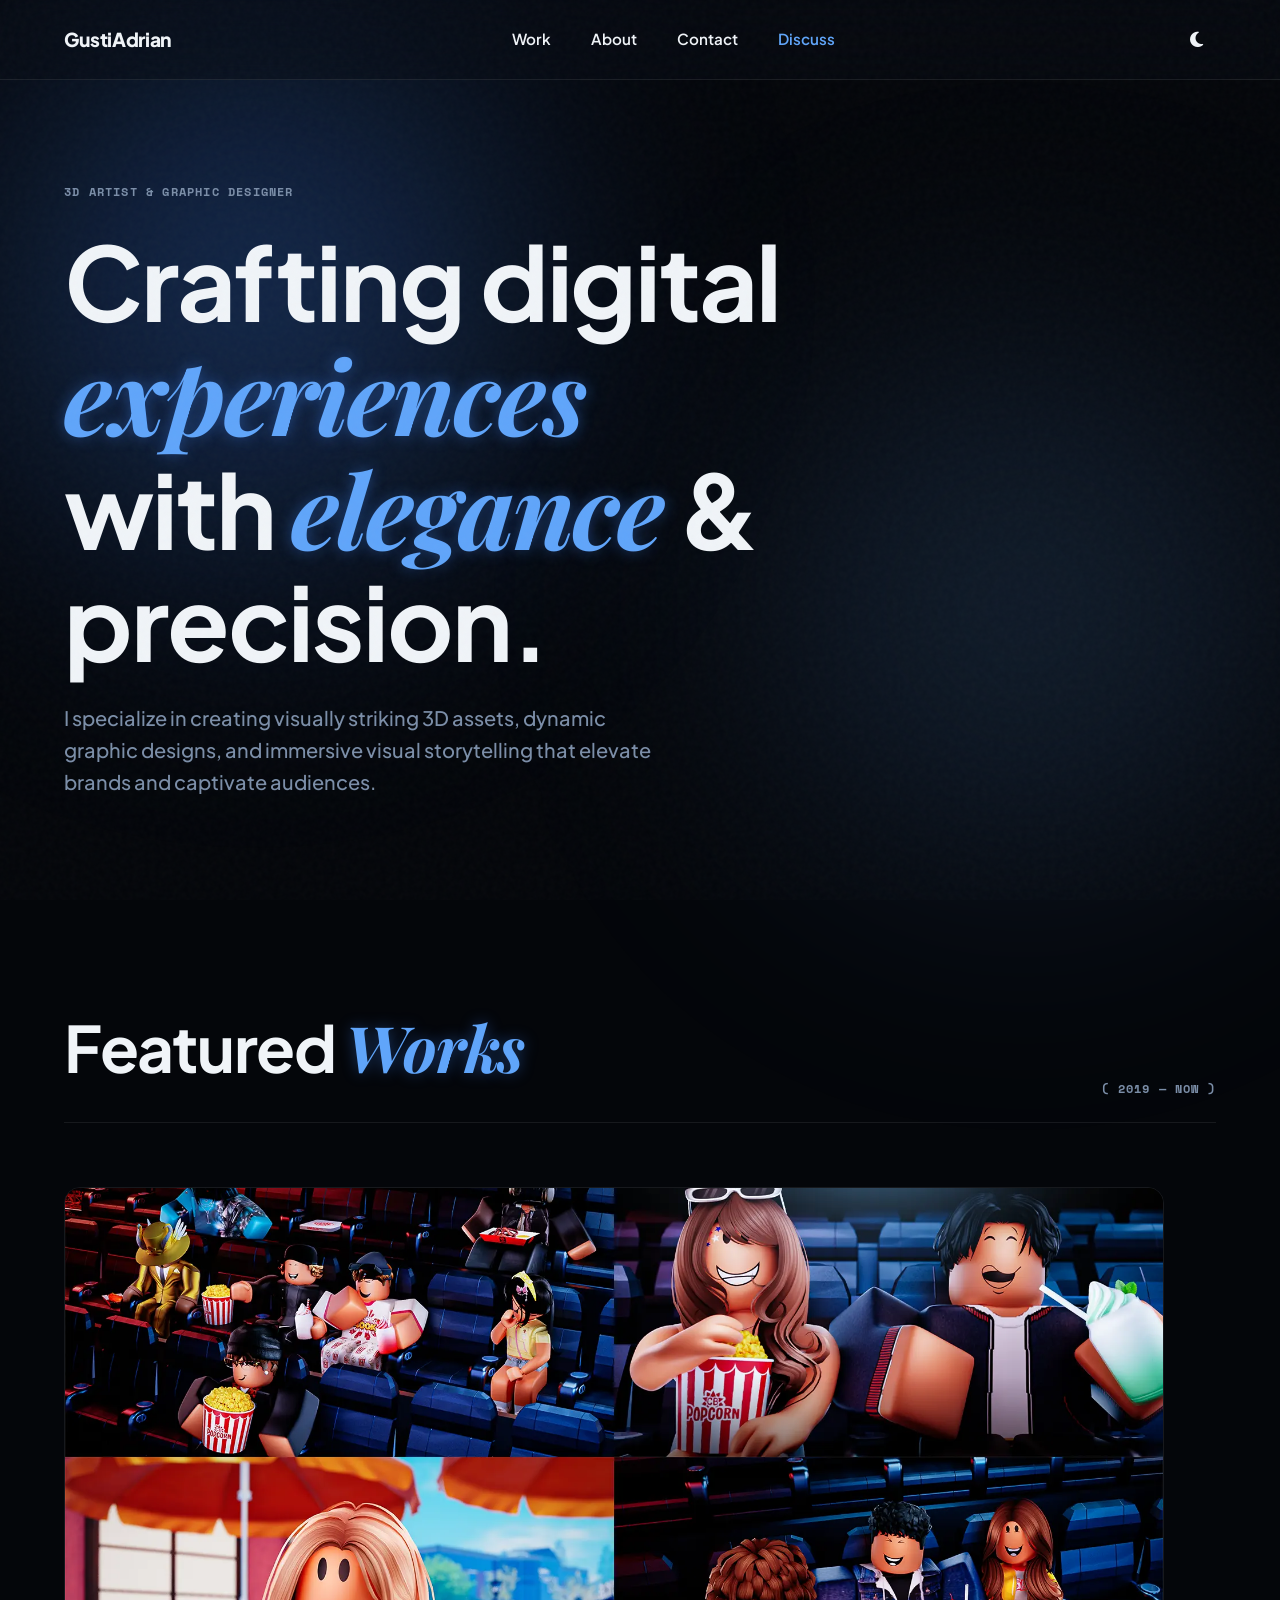
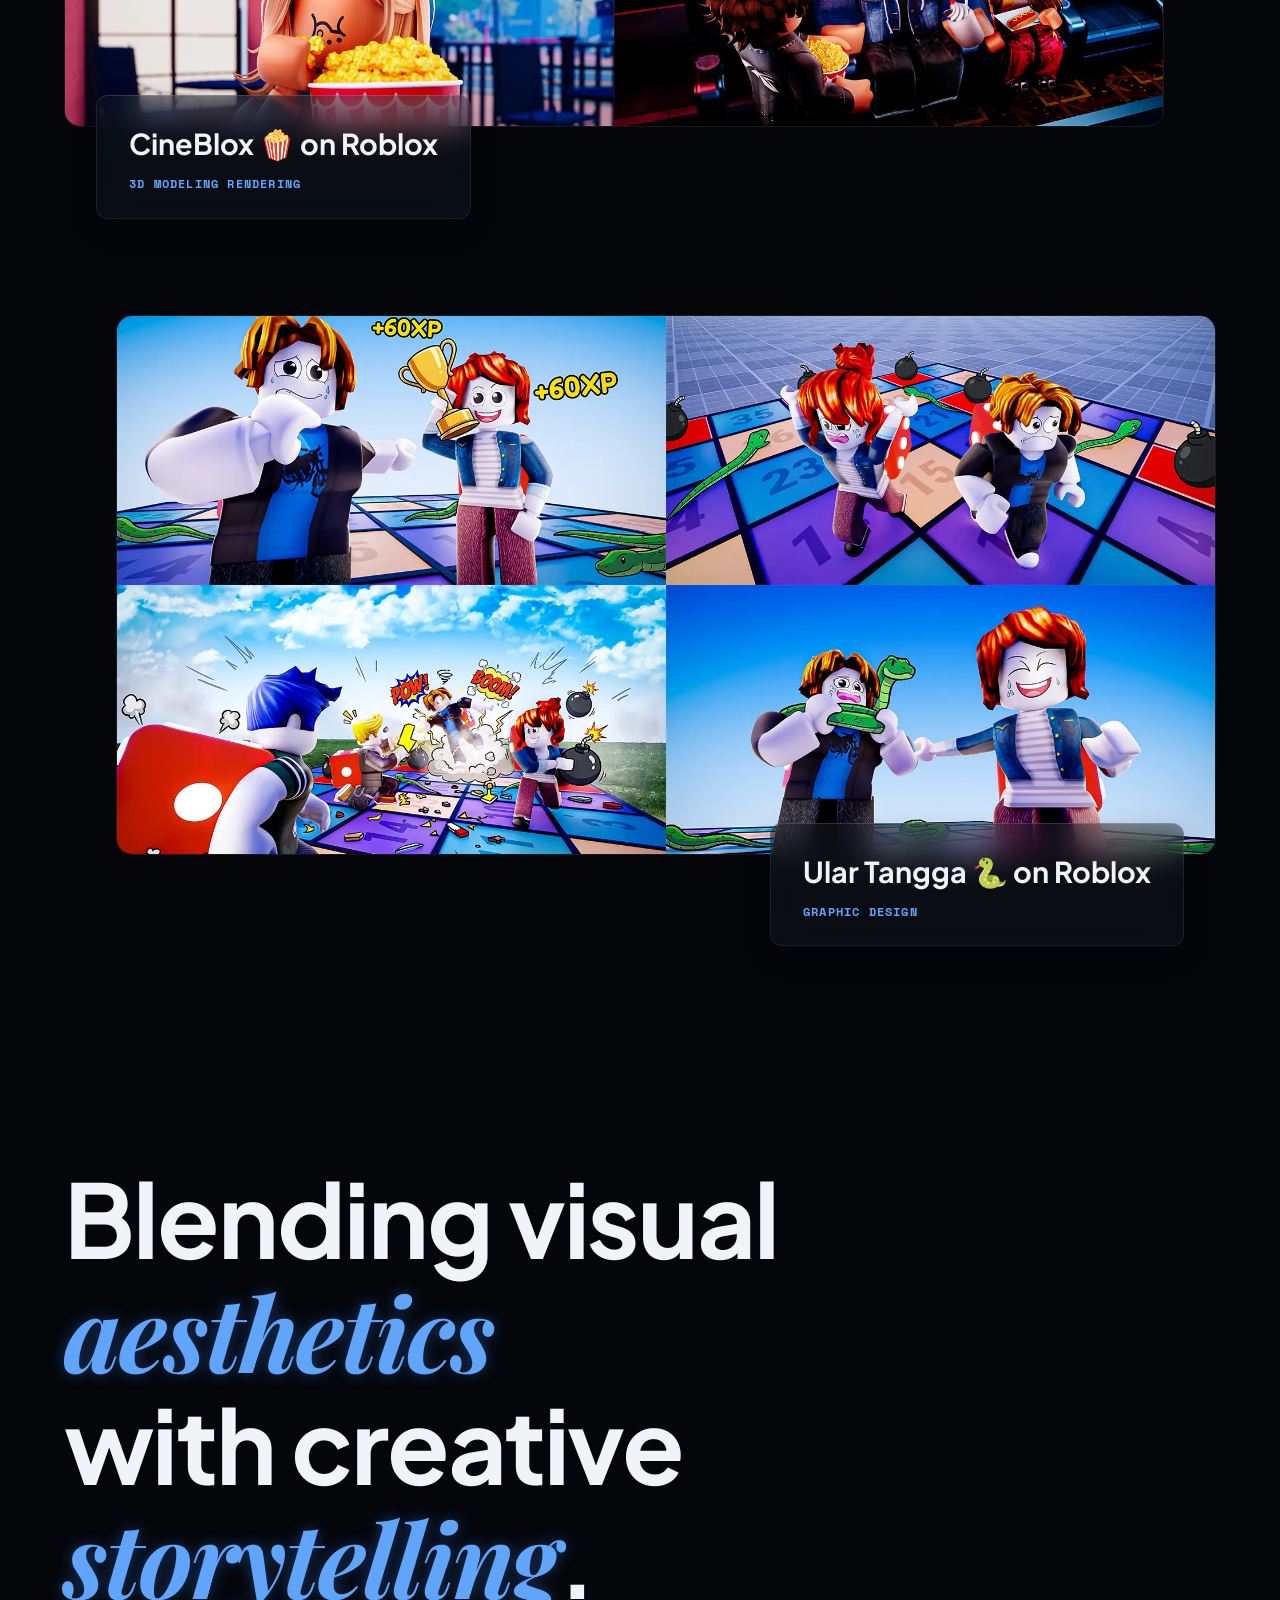
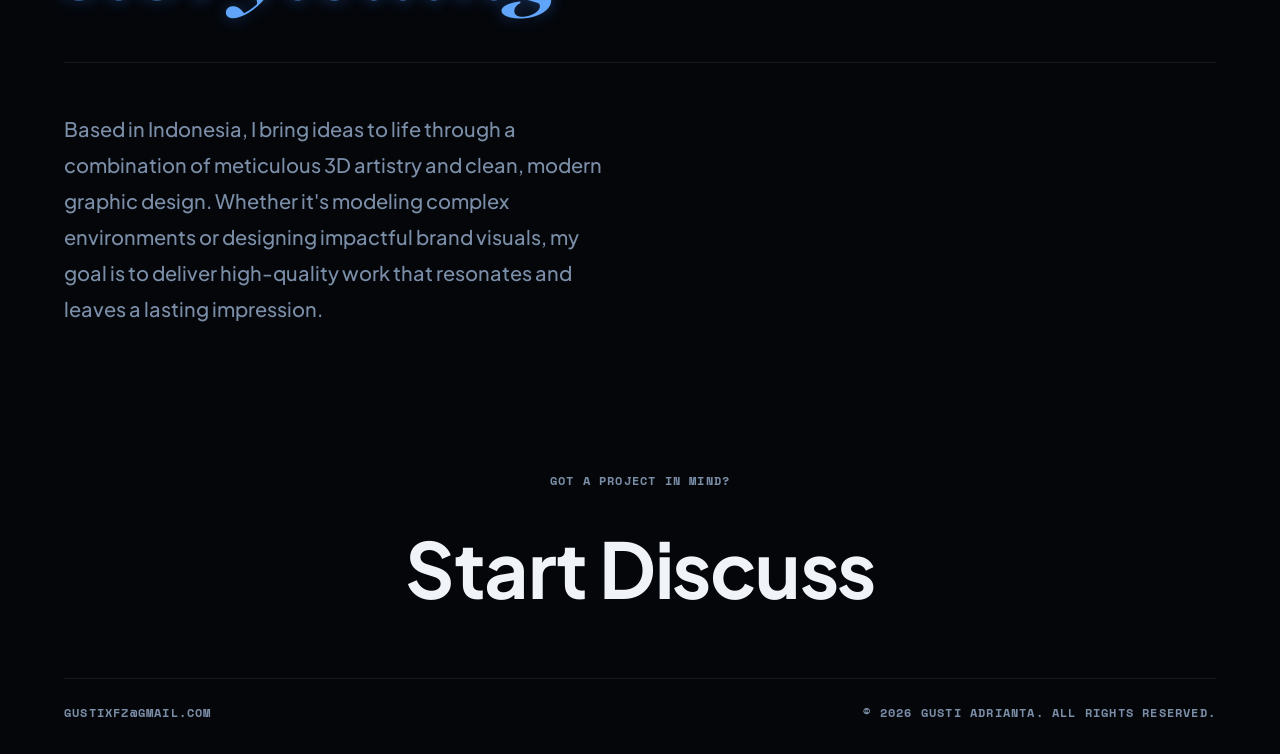
==== index.html @ b5db51e7 "Add files via upload" ====
<!DOCTYPE html>
<html lang="en" data-theme="dark">
<head>
    <meta charset="UTF-8">
    <meta name="viewport" content="width=device-width, initial-scale=1.0">
    <meta name="description" content="Portfolio of Gusti Adrianta, a passionate 3D Artist and Graphic Designer crafting immersive visual experiences.">
    <title>Gusti Adrianta</title>
    
    <link rel="preconnect" href="https://fonts.googleapis.com">
    <link rel="preconnect" href="https://fonts.gstatic.com" crossorigin>
    <link href="https://fonts.googleapis.com/css2?family=Playfair+Display:ital,wght@1,500;1,600;1,700&family=Plus+Jakarta+Sans:wght@400;500;600;700;800&family=Space+Mono:wght@400;700&display=swap" rel="stylesheet">
    <link rel="stylesheet" href="https://cdnjs.cloudflare.com/ajax/libs/font-awesome/6.5.1/css/all.min.css">
    
    <link rel="stylesheet" href="styles.css">
</head>
<body>
    <div class="page-transition"></div>
    <div class="noise-overlay"></div>

    <header class="navbar">
        <div class="nav-container">
            <a href="#hero" class="logo">GustiAdrian</a>
            
            <div class="nav-links">
                <a href="#work">Work</a>
                <a href="#about">About</a>
                <a href="#contact">Contact</a>
                <a href="discuss" class="discuss-link" style="color: var(--accent-blue-bright); font-weight: 600;">Discuss</a>
            </div>
            
            <button id="theme-toggle" class="theme-toggle" aria-label="Toggle Theme">
                <i class="fa-solid fa-moon" id="theme-icon"></i>
            </button>
        </div>
    </header>

    <main>
        <!-- Hero Section -->
        <section id="hero" class="hero-section">
            <div class="hero-content reveal">
                <p class="mono-subtitle">3D Artist & Graphic Designer</p>
                <h1 class="hero-title">
                    Crafting digital <em>experiences</em><br>
                    with <em>elegance</em> & precision.
                </h1>
                <p class="hero-desc">I specialize in creating visually striking 3D assets, dynamic graphic designs, and immersive visual storytelling that elevate brands and captivate audiences.</p>
            </div>
            <div class="hero-scroll-indicator mono-subtitle reveal">
                <span>SCROLL TO EXPLORE</span>
                <div class="line"></div>
            </div>
        </section>

        <!-- Selected Work -->
        <section id="work" class="work-section">
            <div class="section-header reveal">
                <h2 class="section-title">Featured <em>Works</em></h2>
                <p class="mono-subtitle">( 2019 — now )</p>
            </div>

            <div class="work-container">
                <article class="work-item reveal">
                    <div class="work-image-wrapper">
                        <div class="work-image parallax-img" style="background-image: url(/images/CineBlox.webp); background-size: cover; background-position: center;">
                        </div>
                    </div>
                    <div class="work-meta">
                        <h3><a href="https://www.roblox.com/games/5797596824/CineBlox" rel="noopener noreferrer" target="_blank" class="game-title">CineBlox 🍿 on Roblox</a></h3>
                        <div class="work-tags mono-subtitle">
                            <span>3D MODELING RENDERING</span>
                        </div>
                    </div>
                </article>

                <article class="work-item reveal right-align">
                    <div class="work-image-wrapper">
                        <div class="work-image parallax-img" style="background-image: url(/images/UlarTangga.webp); background-size: cover; background-position: center;">
                        </div>
                    </div>
                    <div class="work-meta">
                        <h3><a href="https://www.roblox.com/games/81453219122878/Ular-Tangga" rel="noopener noreferrer" target="_blank" class="game-title">Ular Tangga 🐍 on Roblox</a></h3>
                        <div class="work-tags mono-subtitle">
                            <span>GRAPHIC DESIGN</span>
                        </div>
                    </div>
                </article>
            </div>
        </section>

        <!-- About Section -->
        <section id="about" class="about-section">
            <div class="about-content reveal">
                <h2 class="hero-title">
                    Blending visual <em>aesthetics</em><br>
                    with creative <em>storytelling</em>.
                </h2>
                <div class="about-grid">
                    <p class="about-text">Based in Indonesia, I bring ideas to life through a combination of meticulous 3D artistry and clean, modern graphic design. Whether it's modeling complex environments or designing impactful brand visuals, my goal is to deliver high-quality work that resonates and leaves a lasting impression.</p>
                </div>
            </div>
        </section>
    </main>

    <!-- Footer -->
    <footer id="contact" class="footer-section reveal">
        <p class="mono-subtitle">GOT A PROJECT IN MIND?</p>
        <a href="discuss.html" class="big-email">Start Discuss</a>
        
        <div class="footer-bottom">
            <div class="socials mono-subtitle">
                <a href="mailto:gustixfz@gmail.com" rel="noopener noreferrer">gustixfz@gmail.com</a>
            </div>
            <span class="mono-subtitle">&copy; 2026 GUSTI ADRIANTA. ALL RIGHTS RESERVED.</span>
        </div>
    </footer>

    <script src="script.js"></script>
    <script src="favicon.js"></script>
</body>
</html>
---- styles.css ----
/* =========================================
   1. VARIABLES & THEMING
========================================= */
:root {
    --bg-color: #04060a; 
    --text-color: #f0f4f8;
    --text-muted: #7b8ea8;
    --accent-blue: #3b82f6; 
    --accent-blue-bright: #60a5fa;
    --accent-glow: rgba(59, 130, 246, 0.4);
    
    --glass-bg: rgba(20, 25, 35, 0.4);
    --glass-border: rgba(255, 255, 255, 0.08);
    --glass-highlight: rgba(255, 255, 255, 0.15);
}

[data-theme="light"] {
    --bg-color: #f8fafc;
    --text-color: #0f172a;
    --text-muted: #64748b;
    --accent-blue: #2563eb;
    --accent-blue-bright: #1d4ed8;
    --accent-glow: rgba(37, 99, 235, 0.2);
    --glass-bg: rgba(255, 255, 255, 0.7);
    --glass-border: rgba(0, 0, 0, 0.1);
    --glass-highlight: rgba(255, 255, 255, 1);
}

[data-theme="light"] .navbar { background: rgba(248, 250, 252, 0.65); }
[data-theme="light"] .form-control {
    background: rgba(255, 255, 255, 0.6);
    border: 1px solid rgba(0, 0, 0, 0.15);
    color: var(--text-color);
}
[data-theme="light"] .form-control:focus {
    background: #ffffff;
    border-color: var(--accent-blue);
    box-shadow: 0 0 15px rgba(37, 99, 235, 0.15);
}

/* =========================================
   2. RESET, BASE & LAYOUT (FIXED FOOTER)
========================================= */
* { margin: 0; padding: 0; box-sizing: border-box; }

html { scroll-behavior: smooth; background-color: var(--bg-color); }

body {
    font-family: 'Plus Jakarta Sans', sans-serif;
    font-weight: 500;
    background-color: var(--bg-color);
    color: var(--text-color);
    line-height: 1.6;
    overflow-x: hidden;
    position: relative;
    /* Flexbox untuk mendorong footer ke bawah */
    display: flex;
    flex-direction: column;
    min-height: 100vh;
    transition: background-color 0.6s ease, color 0.6s ease;
    
    /* Hanya efek Fade (Tanpa Transform) agar Position Fixed Header tidak rusak */
    animation: pageEnter 0.5s ease-out forwards;
    opacity: 0;
}

main {
    flex: 1 0 auto; /* Mendorong konten utama agar memenuhi layar */
    width: 100%;
}

body.page-exit { opacity: 0; transition: opacity 0.4s ease; }
@keyframes pageEnter { from { opacity: 0; } to { opacity: 1; } }

a, button, .magnetic-btn { cursor: pointer; }
a { text-decoration: none; color: inherit; }

/* Ambient & Noise */
body::before, body::after {
    content: ''; position: fixed; width: clamp(400px, 60vw, 800px); height: clamp(400px, 60vw, 800px);
    border-radius: 50%; background: radial-gradient(circle, var(--accent-glow) 0%, transparent 70%);
    filter: blur(120px); z-index: -1; pointer-events: none;
}
body::before { top: -10%; left: -10%; }
body::after { bottom: -10%; right: -10%; background: radial-gradient(circle, rgba(96, 165, 250, 0.2) 0%, transparent 70%); }

.noise-overlay {
    position: fixed; top: 0; left: 0; width: 100vw; height: 100vh; pointer-events: none; z-index: 9999;
    opacity: 0.03; background-image: url('data:image/svg+xml;utf8,%3Csvg viewBox="0 0 200 200" xmlns="http://www.w3.org/2000/svg"%3E%3Cfilter id="noiseFilter"%3E%3CfeTurbulence type="fractalNoise" baseFrequency="0.8" numOctaves="3" stitchTiles="stitch"/%3E%3C/filter%3E%3Crect width="100%25" height="100%25" filter="url(%23noiseFilter)"/%3E%3C/svg%3E');
}

.mono-subtitle { font-family: 'Space Mono', monospace; font-weight: 700; font-size: 0.75rem; letter-spacing: 0.1em; color: var(--text-muted); text-transform: uppercase; }
em { font-family: 'Playfair Display', serif; font-style: italic; font-weight: 700; color: var(--accent-blue-bright); text-shadow: 0 0 15px var(--accent-glow); }

/* =========================================
   3. HEADER / NAVBAR
========================================= */
.navbar {
    position: fixed; /* Header akan selalu ikut saat scroll */
    top: 0; left: 0; right: 0; width: 100%; height: 80px; z-index: 9000;
    display: flex; align-items: center; background: rgba(9, 14, 23, 0.45); 
    backdrop-filter: blur(24px); -webkit-backdrop-filter: blur(24px);
    border-bottom: 1px solid var(--glass-border); transition: background-color 0.4s ease, border-color 0.4s ease;
}

.nav-container { display: flex; justify-content: space-between; align-items: center; width: 100%; max-width: 1600px; margin: 0 auto; padding: 0 5vw; }
.logo { font-size: 1.2rem; font-weight: 800; letter-spacing: -0.02em; color: var(--text-color); transition: color 0.3s; }
.logo:hover { color: var(--accent-blue-bright); }
.nav-links { display: flex; gap: 2.5rem; align-items: center; }
.nav-links a { font-size: 0.95rem; font-weight: 600; transition: color 0.3s ease; }
.nav-links a:hover { color: var(--accent-blue-bright); }
.theme-toggle { background: none; border: none; color: inherit; font-size: 1.1rem; font-weight: 600; transition: color 0.3s; display: flex; align-items: center; justify-content: center; width: 40px; height: 40px; border-radius: 50%; }
.theme-toggle:hover { color: var(--accent-blue-bright); background: var(--glass-highlight); }

section, .footer-section { max-width: 1600px; margin: 0 auto; padding: 0 5vw; }

/* =========================================
   4. HERO & SECTIONS
========================================= */
.hero-section { min-height: 100vh; display: flex; flex-direction: column; justify-content: center; position: relative; padding-top: 80px; }
.hero-title { font-size: clamp(2.5rem, 8vw, 7rem); font-weight: 700; line-height: 1.1; letter-spacing: -0.02em; margin: 1.5rem 0; }
.hero-desc { font-size: clamp(1rem, 2vw, 1.25rem); color: var(--text-muted); max-width: 600px; }
.hero-scroll-indicator { position: absolute; bottom: 3rem; left: 5vw; display: flex; align-items: center; gap: 1rem; color: var(--accent-blue); }
.hero-scroll-indicator .line { width: 50px; height: 1px; background-color: var(--accent-blue); box-shadow: 0 0 10px var(--accent-glow); }

.work-section { padding-top: 6rem; padding-bottom: 6rem; }
.section-header { display: flex; flex-wrap: wrap; justify-content: space-between; align-items: flex-end; margin-bottom: 4rem; border-bottom: 1px solid var(--glass-border); padding-bottom: 1.5rem; gap: 1rem; }
.section-title { font-size: clamp(2rem, 5vw, 4rem); font-weight: 700; letter-spacing: -0.02em; }
.work-container { display: flex; flex-direction: column; gap: 6rem; }
.work-item { width: 100%; max-width: 1100px; }
.work-item.right-align { align-self: flex-end; }
.work-image-wrapper { width: 100%; height: 60vh; min-height: 300px; overflow: hidden; border-radius: 16px; border: 1px solid var(--glass-border); margin-bottom: -2rem; position: relative; z-index: 1; }
.work-image { width: 100%; height: 100%; display: flex; align-items: center; justify-content: center; background: linear-gradient(45deg, #090e17, #151e2e); transition: transform 0.6s cubic-bezier(0.16, 1, 0.3, 1); }
.game-title { font-size: clamp(1.2rem, 3vw, 1.8rem); font-weight: 700; margin-bottom: 0.5rem; color: var(--text-color); transition: color 0.3s, text-shadow 0.3s; }
.game-title:hover { color: var(--accent-blue-bright); text-shadow: 0 0 15px var(--accent-glow); }
.work-image-wrapper:hover .work-image { transform: scale(1.05); }
.work-meta { position: relative; z-index: 2; margin-left: 2rem; width: max-content; max-width: 90%; padding: 1.5rem 2rem; background: var(--glass-bg); backdrop-filter: blur(16px); -webkit-backdrop-filter: blur(16px); border: 1px solid var(--glass-border); border-top: 1px solid var(--glass-highlight); border-radius: 12px; box-shadow: 0 10px 30px rgba(0,0,0,0.2); }
.work-item.right-align .work-meta { margin-left: auto; margin-right: 2rem; }
.work-meta h3 { font-size: clamp(1.2rem, 3vw, 1.8rem); font-weight: 700; margin-bottom: 0.5rem; }
.work-tags { display: flex; flex-wrap: wrap; gap: 1rem; color: var(--accent-blue-bright); }

.about-section { padding-top: 6rem; padding-bottom: 6rem; }
.about-content h2 { margin-bottom: 3rem; }
.about-grid { display: grid; grid-template-columns: 1fr 1fr; gap: 4rem; align-items: center; border-top: 1px solid var(--glass-border); padding-top: 3rem; }
.about-text { font-size: clamp(1rem, 2vw, 1.25rem); color: var(--text-muted); font-weight: 500; line-height: 1.8; }

/* =========================================
   5. INQUIRY PAGE
========================================= */
.inquiry-section { padding-top: 140px; padding-bottom: 4rem; }
.inquiry-header { margin-bottom: 3rem; }
.inquiry-grid { display: grid; grid-template-columns: 1fr 1.5fr; gap: 4rem; align-items: start; }
.glass-form-container { background: var(--glass-bg); backdrop-filter: blur(16px); -webkit-backdrop-filter: blur(16px); border: 1px solid var(--glass-border); border-top: 1px solid var(--glass-highlight); border-radius: 20px; padding: 2.5rem; box-shadow: 0 15px 35px rgba(0,0,0,0.2); }
.form-group { margin-bottom: 1.5rem; }
.flex-group { display: flex; gap: 1.5rem; }
.form-subgroup { flex: 1; }
.form-label { display: block; margin-bottom: 0.5rem; font-weight: 600; font-size: 0.95rem; color: var(--text-color); }
.form-control { width: 100%; padding: 1rem 1.2rem; background: rgba(0, 0, 0, 0.2); border: 1px solid var(--glass-border); border-radius: 12px; color: var(--text-color); font-family: 'Plus Jakarta Sans', sans-serif; font-size: 1rem; transition: all 0.3s ease; }
.form-control::placeholder { color: var(--text-muted); opacity: 0.7; }
.form-control:focus { outline: none; border-color: var(--accent-blue-bright); background: rgba(0, 0, 0, 0.4); box-shadow: 0 0 15px rgba(59, 130, 246, 0.3); }
select.form-control { appearance: none; background-image: url("data:image/svg+xml;charset=US-ASCII,%3Csvg%20xmlns%3D%22http%3A%2F%2Fwww.w3.org%2F2000%2Fsvg%22%20width%3D%22292.4%22%20height%3D%22292.4%22%3E%3Cpath%20fill%3D%22%237b8ea8%22%20d%3D%22M287%2069.4a17.6%2017.6%200%200%200-13-5.4H18.4c-5%200-9.3%201.8-12.9%205.4A17.6%2017.6%200%200%200%200%2082.2c0%205%201.8%209.3%205.4%2012.9l128%20127.9c3.6%203.6%207.8%205.4%2012.8%205.4s9.2-1.8%2012.8-5.4L287%2095c3.5-3.5%205.4-7.8%205.4-12.8%200-5-1.9-9.2-5.5-12.8z%22%2F%3E%3C%2Fsvg%3E"); background-repeat: no-repeat; background-position: right 1rem top 50%; background-size: 0.65rem auto; }
select.form-control option { background: var(--bg-color); color: var(--text-color); }
.submit-btn { width: 100%; padding: 1.2rem; margin-top: 1rem; background: linear-gradient(135deg, var(--accent-blue), var(--accent-blue-bright)); border: none; border-radius: 12px; color: #fff; font-family: 'Plus Jakarta Sans', sans-serif; font-size: 1.1rem; font-weight: 700; cursor: pointer; transition: transform 0.3s, box-shadow 0.3s; box-shadow: 0 10px 20px var(--accent-glow); }
.submit-btn:hover { transform: translateY(-3px); box-shadow: 0 15px 30px rgba(59, 130, 246, 0.6); }
.form-status { margin-top: 1rem; text-align: center; }
.status-success { color: #10b981; }
.status-error { color: #ef4444; }

.direct-contact { padding-top: 0.5rem; }
.contact-title { font-size: 1.8rem; font-weight: 700; margin-bottom: 0.5rem; }
.contact-desc { color: var(--text-muted); margin-bottom: 2rem; }
.social-cards { display: flex; flex-direction: column; gap: 1rem; }
.social-card { display: flex; align-items: center; gap: 1.25rem; padding: 1rem 1.25rem; background: rgba(255, 255, 255, 0.03); border: 1px solid var(--glass-border); border-radius: 14px; transition: all 0.3s cubic-bezier(0.16, 1, 0.3, 1); }
.social-icon-wrapper { width: 42px; height: 42px; display: flex; align-items: center; justify-content: center; background: rgba(255, 255, 255, 0.05); border-radius: 10px; font-size: 1.3rem; color: var(--text-color); transition: all 0.3s ease; }
.social-text { display: flex; flex-direction: column; }
.social-name { font-weight: 700; font-size: 1rem; color: var(--text-color); }
.social-handle { color: var(--text-muted); font-size: 0.75rem; }
.social-card.discord:hover { border-color: rgba(88, 101, 242, 0.6); background: rgba(88, 101, 242, 0.08); transform: translateX(6px); box-shadow: 0 8px 25px rgba(88, 101, 242, 0.2); }
.social-card.discord:hover .social-icon-wrapper { background: #5865F2; color: #fff; }
.social-card.twitter:hover { border-color: rgba(255, 255, 255, 0.4); background: rgba(255, 255, 255, 0.06); transform: translateX(6px); box-shadow: 0 8px 25px rgba(255, 255, 255, 0.1); }
.social-card.twitter:hover .social-icon-wrapper { background: #fff; color: #000; }
.social-card.instagram:hover { border-color: rgba(225, 48, 108, 0.6); background: rgba(225, 48, 108, 0.08); transform: translateX(6px); box-shadow: 0 8px 25px rgba(225, 48, 108, 0.2); }
.social-card.instagram:hover .social-icon-wrapper { background: linear-gradient(45deg, #f09433, #e6683c, #dc2743, #cc2366, #bc1888); color: #fff; }

/* =========================================
   6. FOOTER SECTION (RAPAT BAWAH)
========================================= */
.footer-section { 
    flex-shrink: 0; /* Pastikan footer tidak menyusut */
    width: 100%; max-width: 1600px; margin: 0 auto;
    padding: 3rem 5vw 2rem; text-align: center;
}
.big-email { display: block; font-size: clamp(1.8rem, 6vw, 6rem); font-weight: 700; letter-spacing: -0.02em; margin: 1rem 0 3rem; word-break: break-word; color: var(--text-color); transition: color 0.3s, text-shadow 0.3s; }
.big-email:hover { color: var(--accent-blue-bright); text-shadow: 0 0 20px var(--accent-glow); }
.footer-bottom { display: flex; flex-wrap: wrap; justify-content: space-between; align-items: center; border-top: 1px solid var(--glass-border); padding-top: 1.5rem; margin-bottom: 0; gap: 1rem; }
.socials { display: flex; gap: 1.5rem; flex-wrap: wrap; justify-content: center; }
.socials a { transition: color 0.3s; }
.socials a:hover { color: var(--accent-blue-bright); }

/* Revealing Effect */
.reveal { opacity: 0; transform: translateY(40px); transition: opacity 1s cubic-bezier(0.16, 1, 0.3, 1), transform 1s cubic-bezier(0.16, 1, 0.3, 1); }
.reveal.active { opacity: 1; transform: translateY(0); }

/* Mobile Responsiveness */
@media (max-width: 900px) { .about-grid { grid-template-columns: 1fr; gap: 3rem; } .inquiry-grid { grid-template-columns: 1fr; gap: 2.5rem; } .glass-form-container { padding: 1.5rem; } }
@media (max-width: 768px) { .navbar { padding: 0; } .nav-links { display: none; } .hero-section { text-align: left; align-items: flex-start; padding-top: 80px; } .hero-scroll-indicator { display: none; } body::before, body::after { filter: blur(80px); } .work-container { gap: 4rem; } .work-image-wrapper { height: 40vh; margin-bottom: -1.5rem; } .work-meta, .work-item.right-align .work-meta { margin: 0 auto; width: 95%; max-width: none; padding: 1.2rem; display: flex; flex-direction: column; align-items: center; text-align: center; } .work-tags { justify-content: center; } .footer-bottom { flex-direction: column; text-align: center; gap: 1.2rem; } }
@media (max-width: 600px) { .flex-group { flex-direction: column; gap: 1.5rem; } }

/* =========================================
   PREMIUM SEAMLESS TRANSITION (FADE & FLOAT)
========================================= */
/* Layar Penutup (Warna Background) */
.page-transition {
    position: fixed;
    top: 0;
    left: 0;
    width: 100vw;
    height: 100vh;
    background-color: var(--bg-color); /* Menggunakan warna dasar website agar natural */
    z-index: 999999;
    pointer-events: none;
    
    /* State Awal: Layar gelap menutupi penuh */
    opacity: 1;
    visibility: visible;
    transition: opacity 0.8s cubic-bezier(0.25, 1, 0.5, 1), visibility 0.8s;
}

/* Saat file selesai dimuat: Layar penutup memudar (Fade Out) perlahan */
body.page-loaded .page-transition {
    opacity: 0;
    visibility: hidden;
}

/* Saat link diklik: Layar penutup muncul perlahan (Fade In) */
body.page-exit .page-transition {
    opacity: 1;
    visibility: visible;
    transition: opacity 0.4s ease-in-out;
}

/* Efek tambahan: Konten melayang halus dari bawah */
main {
    opacity: 0;
    transform: translateY(20px);
    transition: opacity 0.8s ease-out, transform 0.8s cubic-bezier(0.25, 1, 0.5, 1);
    /* Sedikit delay agar menunggu transisi layar penutup */
    transition-delay: 0.1s; 
}

/* Konten muncul sempurna */
body.page-loaded main {
    opacity: 1;
    transform: translateY(0);
}

/* =========================================
   CHECKOUT & PAYMENT MODAL STYLES (2026)
========================================= */
.checkout-section {
    min-height: calc(100vh - 160px); /* Menghitung sisa tinggi layar setelah dikurangi navbar & footer */
    display: flex;
    justify-content: center; /* Rata tengah horizontal */
    align-items: center;     /* Rata tengah vertikal */
    padding: 110px 5vw 4rem; /* Padding atas disesuaikan dengan tinggi navbar */
    box-sizing: border-box;
}

.bento-form-wrapper {
    width: 100%;
    max-width: 600px;
    background: var(--glass-bg);
    backdrop-filter: blur(24px);
    -webkit-backdrop-filter: blur(24px);
    border: 1px solid var(--glass-border);
    border-top: 1px solid var(--glass-highlight);
    border-radius: 24px;
    padding: 3.5rem 3rem;
    box-shadow: 0 25px 50px rgba(0, 0, 0, 0.2);
}

/* --- 1. FORM LAYOUT & INPUT STYLING --- */
.modern-form {
    display: flex;
    flex-direction: column;
    gap: 1.8rem; /* Jarak proporsional antar elemen */
    width: 100%;
    margin-top: 2rem;
}

.input-group {
    position: relative;
    width: 100%;
}

.modern-form input,
.modern-form select {
    width: 100%;
    padding: 1.2rem;
    background: rgba(0, 0, 0, 0.25);
    border: 1px solid var(--glass-border);
    border-radius: 12px;
    color: var(--text-color);
    font-family: 'Plus Jakarta Sans', sans-serif;
    font-size: 1rem;
    outline: none;
    transition: all 0.3s ease;
}

.modern-form input:focus,
.modern-form select:focus {
    border-color: var(--accent-blue-bright);
    background: rgba(0, 0, 0, 0.45);
    box-shadow: 0 0 20px rgba(59, 130, 246, 0.2);
}

/* Light Mode Support untuk Input */
:root[data-theme="light"] .modern-form input,
:root[data-theme="light"] .modern-form select {
    background: rgba(255, 255, 255, 0.7);
    border-color: rgba(0, 0, 0, 0.15);
}
:root[data-theme="light"] .modern-form input:focus,
:root[data-theme="light"] .modern-form select:focus {
    background: #ffffff;
    border-color: var(--accent-blue);
    box-shadow: 0 0 20px rgba(37, 99, 235, 0.15);
}

/* --- 2. FLOATING LABELS --- */
.modern-form .input-group label {
    position: absolute;
    left: 1.2rem;
    top: 1.2rem;
    color: var(--text-muted);
    font-size: 1rem;
    pointer-events: none;
    transition: 0.3s cubic-bezier(0.25, 1, 0.5, 1) all;
}

/* Label naik memotong border saat input difokuskan atau terisi */
.modern-form .input-group input:focus ~ label,
.modern-form .input-group input:not(:placeholder-shown) ~ label {
    top: -0.65rem;
    left: 0.8rem;
    font-size: 0.8rem;
    font-weight: 700;
    color: var(--accent-blue-bright);
    background: var(--bg-color); /* Menutup garis border di belakangnya */
    padding: 0 0.5rem;
    border-radius: 4px;
}

/* Transisi warna background label untuk Light Mode */
:root[data-theme="light"] .modern-form .input-group input:focus ~ label,
:root[data-theme="light"] .modern-form .input-group input:not(:placeholder-shown) ~ label {
    background: #f8fafc; /* Samakan dengan background utama light mode */
}

/* --- 3. SELECT (DROPDOWN) & RADIO BUTTONS --- */
.select-wrapper { position: relative; }
.modern-form select { appearance: none; cursor: pointer; padding-right: 3rem; }
.modern-form select option { background: var(--bg-color); color: var(--text-color); }
.select-icon { position: absolute; right: 1.2rem; top: 50%; transform: translateY(-50%); color: var(--text-muted); pointer-events: none; font-size: 1rem; }

.communication-group { border: none; padding: 0; margin-bottom: 0.5rem; }
.form-label { color: var(--text-muted); font-size: 0.9rem; font-weight: 600; margin-bottom: 1rem; display: block; }
.radio-options { display: flex; gap: 2rem; flex-wrap: wrap; }
.radio-label { display: flex; align-items: center; gap: 0.8rem; cursor: pointer; color: var(--text-color); font-size: 0.95rem; font-weight: 500; }
.radio-label input { display: none; }
.radio-custom { width: 22px; height: 22px; border: 2px solid var(--text-muted); border-radius: 50%; display: inline-block; position: relative; transition: all 0.3s ease; }
.radio-label input:checked + .radio-custom { border-color: var(--accent-blue-bright); }
.radio-label input:checked + .radio-custom::after { content: ''; position: absolute; top: 50%; left: 50%; transform: translate(-50%, -50%); width: 10px; height: 10px; background: var(--accent-blue-bright); border-radius: 50%; box-shadow: 0 0 10px var(--accent-blue-bright); }

/* --- 4. SUBMIT BUTTON --- */
.submit-btn { width: 100%; display: flex; justify-content: center; align-items: center; gap: 0.8rem; padding: 1.2rem; background: linear-gradient(135deg, var(--accent-blue), var(--accent-blue-bright)); color: #fff; border: none; border-radius: 12px; font-weight: 700; font-size: 1.05rem; cursor: pointer; transition: all 0.3s ease; margin-top: 1rem; box-shadow: 0 10px 20px rgba(59, 130, 246, 0.2); }
.glow-effect:hover { box-shadow: 0 15px 30px rgba(59, 130, 246, 0.4); transform: translateY(-3px); }

/* =========================================
   MODAL & PAYMENT STYLES
========================================= */
.modal-overlay { position: fixed; top: 0; left: 0; width: 100vw; height: 100vh; background: rgba(0, 0, 0, 0.75); backdrop-filter: blur(12px); -webkit-backdrop-filter: blur(12px); display: flex; justify-content: center; align-items: center; z-index: 99999; opacity: 0; visibility: hidden; transition: all 0.4s cubic-bezier(0.16, 1, 0.3, 1); }
.modal-overlay.active { opacity: 1; visibility: visible; }

.modal-content { position: relative; width: 90%; max-width: 520px; padding: 2.5rem; transform: scale(0.95) translateY(20px); transition: all 0.4s cubic-bezier(0.16, 1, 0.3, 1); background: var(--glass-bg); border: 1px solid var(--glass-border); border-top: 1px solid var(--glass-highlight); border-radius: 24px; box-shadow: 0 25px 50px rgba(0,0,0,0.5); }
.modal-overlay.active .modal-content { transform: scale(1) translateY(0); }

:root[data-theme="light"] .modal-content { background: rgba(255, 255, 255, 0.85); border-color: rgba(0, 0, 0, 0.1); }

.close-btn { position: absolute; top: 1.5rem; right: 1.5rem; background: rgba(255, 255, 255, 0.1); border: 1px solid rgba(255, 255, 255, 0.1); color: var(--text-color); width: 40px; height: 40px; border-radius: 50%; cursor: pointer; transition: 0.3s ease; display: grid; place-items: center; }
:root[data-theme="light"] .close-btn { background: rgba(0, 0, 0, 0.05); border-color: rgba(0, 0, 0, 0.1); }
.close-btn:hover { background: #ff4757; color: #fff; border-color: #ff4757; transform: rotate(90deg); }

.tab-navigation { display: flex; gap: 1rem; margin: 2rem 0; border-bottom: 2px solid var(--glass-border); }
.tab-btn { flex: 1; padding: 1rem 0; background: none; border: none; color: var(--text-muted); font-weight: 700; font-size: 1.05rem; cursor: pointer; border-bottom: 3px solid transparent; transition: 0.3s; margin-bottom: -2px; }
.tab-btn.active { color: var(--accent-blue-bright); border-bottom-color: var(--accent-blue-bright); }
.tab-btn:hover:not(.active) { color: var(--text-color); }

.tab-panel { display: none; animation: fadeIn 0.4s ease; }
.tab-panel.active { display: block; }

.payment-card { background: rgba(0, 0, 0, 0.25); border: 1px solid var(--glass-border); border-radius: 16px; padding: 2rem; margin-bottom: 1.5rem; }
:root[data-theme="light"] .payment-card { background: rgba(255, 255, 255, 0.5); }
.center-content { text-align: center; }
.brand-icon { font-size: 3.5rem; color: #0079C1; margin-bottom: 1rem; filter: drop-shadow(0 5px 15px rgba(0, 121, 193, 0.3)); }
.payment-desc { color: var(--text-muted); font-size: 0.95rem; margin-bottom: 1.5rem; }
.paypal-btn { background: linear-gradient(135deg, #0070ba, #005ea6); width: 100%; display: block; padding: 1.2rem; }

/* Bank Details Styling */
.bank-details { display: flex; flex-direction: column; gap: 1.2rem; }
.detail-row { display: flex; justify-content: space-between; align-items: center; border-bottom: 1px dashed rgba(255, 255, 255, 0.15); padding-bottom: 0.8rem; }
:root[data-theme="light"] .detail-row { border-bottom-color: rgba(0, 0, 0, 0.1); }
.detail-row:last-child { border-bottom: none; padding-bottom: 0; }
.detail-label { color: var(--text-muted); font-size: 0.85rem; text-transform: uppercase; letter-spacing: 1px; font-weight: 600; }
.detail-value { font-weight: 700; color: var(--text-color); font-size: 1rem; }
.highlight-number { font-size: 1.3rem; font-family: 'Space Mono', monospace; color: var(--accent-blue-bright); letter-spacing: 2px; }

.copy-row { background: rgba(59, 130, 246, 0.1); padding: 1.2rem; border-radius: 12px; border: 1px solid rgba(59, 130, 246, 0.2); margin-top: 0.5rem; }
.copy-info { display: flex; flex-direction: column; gap: 0.3rem; }
.icon-btn { background: var(--accent-blue); color: #fff; border: none; width: 44px; height: 44px; border-radius: 12px; cursor: pointer; transition: 0.3s; font-size: 1.2rem; box-shadow: 0 5px 15px rgba(59, 130, 246, 0.3); display: grid; place-items: center; }
.icon-btn:hover { background: var(--accent-blue-bright); transform: translateY(-3px); box-shadow: 0 8px 20px rgba(59, 130, 246, 0.5); }

.static-instruction { font-size: 0.9rem; color: var(--text-muted); line-height: 1.6; padding: 1.2rem; background: rgba(255, 255, 255, 0.03); border-radius: 12px; display: flex; gap: 1rem; align-items: flex-start; border: 1px solid var(--glass-border); }
:root[data-theme="light"] .static-instruction { background: rgba(0, 0, 0, 0.02); }
.static-instruction i { color: var(--accent-blue-bright); margin-top: 0.2rem; font-size: 1.2rem; }

@keyframes fadeIn { from { opacity: 0; transform: translateY(10px); } to { opacity: 1; transform: translateY(0); } }

/* Responsiveness Terakhir */
@media (max-width: 600px) {
    .bento-form-wrapper, .modal-content { padding: 2rem 1.5rem; }
    .radio-options { flex-direction: column; gap: 1rem; }
    .detail-row { flex-direction: column; align-items: flex-start; gap: 0.5rem; }
    .copy-row { flex-direction: row; align-items: center; justify-content: space-between; }
}

/* =========================================
   ERROR 404 PAGE STYLES
========================================= */
.error-section {
    min-height: calc(100vh - 160px);
    display: flex;
    justify-content: center;
    align-items: center;
    padding: 100px 5vw 4rem;
    box-sizing: border-box;
}

.error-card {
    width: 100%;
    max-width: 580px;
    background: var(--glass-bg);
    backdrop-filter: blur(24px);
    -webkit-backdrop-filter: blur(24px);
    border: 1px solid var(--glass-border);
    border-top: 1px solid var(--glass-highlight);
    border-radius: 24px;
    padding: 3.5rem 2.5rem;
    text-align: center;
    box-shadow: 0 25px 50px rgba(0, 0, 0, 0.25);
}

.error-code {
    color: var(--accent-blue-bright);
    letter-spacing: 0.2em;
    margin-bottom: 1rem;
    font-weight: 700;
}

.error-title {
    font-size: clamp(2rem, 4vw, 3rem);
    font-weight: 700;
    line-height: 1.2;
    color: var(--text-color);
    margin-bottom: 1rem;
}

.error-desc {
    color: var(--text-muted);
    font-size: 1rem;
    line-height: 1.6;
    margin-bottom: 2.5rem;
    max-width: 440px;
    margin-left: auto;
    margin-right: auto;
}

.error-actions {
    display: flex;
    gap: 1rem;
    justify-content: center;
    align-items: center;
    flex-wrap: wrap;
}

.error-actions .submit-btn {
    width: auto;
    padding: 1rem 1.8rem;
    margin-top: 0;
    text-decoration: none;
}

.secondary-btn {
    display: inline-flex;
    align-items: center;
    gap: 0.8rem;
    padding: 1rem 1.8rem;
    background: rgba(255, 255, 255, 0.05);
    border: 1px solid var(--glass-border);
    border-radius: 12px;
    color: var(--text-color);
    font-weight: 600;
    font-size: 1rem;
    transition: all 0.3s ease;
    text-decoration: none;
}

.secondary-btn:hover {
    background: rgba(255, 255, 255, 0.1);
    border-color: var(--accent-blue-bright);
    color: var(--accent-blue-bright);
    transform: translateY(-3px);
}

:root[data-theme="light"] .secondary-btn {
    background: rgba(0, 0, 0, 0.03);
    border-color: rgba(0, 0, 0, 0.1);
}

@media (max-width: 600px) {
    .error-actions {
        flex-direction: column;
        width: 100%;
    }
    .error-actions a {
        width: 100%;
        justify-content: center;
    }
}

/* Mencegah text diblock / dicopy */
body {
    -webkit-user-select: none; /* Safari */
    -ms-user-select: none;     /* IE 10+ */
    user-select: none;         /* Standard */
}

/* Tetap izinkan user mengetik di dalam kolom Input & Select */
input, select, textarea {
    -webkit-user-select: auto;
    -ms-user-select: auto;
    user-select: auto;
}

/* =========================================
   TERMS & CONDITIONS STYLES
========================================= */
/* Custom Checkbox untuk T&C */
.checkbox-custom {
    width: 22px; 
    height: 22px; 
    border: 2px solid var(--text-muted); 
    border-radius: 6px; 
    display: inline-block; 
    position: relative; 
    transition: all 0.3s ease; 
    flex-shrink: 0;
}
input[type="checkbox"]:checked + .checkbox-custom {
    background: var(--accent-blue-bright);
    border-color: var(--accent-blue-bright);
}
input[type="checkbox"]:checked + .checkbox-custom::after {
    content: '\f00c'; /* FontAwesome Check Icon */
    font-family: 'Font Awesome 6 Free';
    font-weight: 900;
    color: white;
    position: absolute;
    top: 50%;
    left: 50%;
    transform: translate(-50%, -50%);
    font-size: 0.8rem;
}

/* T&C Scrollable Content Area */
.tnc-content::-webkit-scrollbar {
    width: 6px;
}
.tnc-content::-webkit-scrollbar-track {
    background: rgba(255, 255, 255, 0.05);
    border-radius: 10px;
}
.tnc-content::-webkit-scrollbar-thumb {
    background: var(--glass-border);
    border-radius: 10px;
}
.tnc-content::-webkit-scrollbar-thumb:hover {
    background: var(--accent-blue-bright);
}
.tnc-content h4 {
    color: var(--text-color);
    margin-top: 1.5rem;
    margin-bottom: 0.5rem;
    font-size: 0.95rem;
}

/* =========================================
   LIGHT MODE FIXES FOR INQUIRY PAGE
========================================= */

/* 1. Bayangan yang lebih lembut & elegan di Light Mode */
:root[data-theme="light"] .bento-form-wrapper,
:root[data-theme="light"] .modal-content {
    box-shadow: 0 20px 40px rgba(0, 0, 0, 0.08);
}

/* 2. Direct Contact Social Cards (Mencegah ikon gaib di Light Mode) */
:root[data-theme="light"] .social-card {
    background: rgba(0, 0, 0, 0.02);
    border-color: rgba(0, 0, 0, 0.08);
}
:root[data-theme="light"] .social-icon-wrapper {
    background: rgba(0, 0, 0, 0.05);
    color: var(--text-color);
}

/* 3. Floating Label Background (Biar lebih rapi menutupi border) */
:root[data-theme="light"] .modern-form .input-group input:focus ~ label,
:root[data-theme="light"] .modern-form .input-group input:not(:placeholder-shown) ~ label {
    background: #ffffff; 
}

/* 4. Kotak Alert T&C Midtrans (Soft Blue di Light Mode) */
.tnc-alert-box {
    margin-bottom: 1.5rem; 
    text-align: left; 
    background: rgba(0, 0, 0, 0.25); 
    padding: 1.2rem; 
    border-radius: 12px; 
    border: 1px solid var(--glass-border);
    transition: all 0.3s ease;
}
:root[data-theme="light"] .tnc-alert-box {
    background: rgba(37, 99, 235, 0.05); /* Biru sangat transparan */
    border-color: rgba(37, 99, 235, 0.2);
}

/* 5. Scrollbar T&C (Biar terlihat saat Light Mode) */
:root[data-theme="light"] .tnc-content::-webkit-scrollbar-track {
    background: rgba(0, 0, 0, 0.05);
}
:root[data-theme="light"] .tnc-content::-webkit-scrollbar-thumb {
    background: rgba(0, 0, 0, 0.15);
}
:root[data-theme="light"] .tnc-content::-webkit-scrollbar-thumb:hover {
    background: var(--accent-blue);
}

/* =========================================
   FIX REVISI INQUIRY & MODAL LIGHT MODE
========================================= */

/* 1. Tombol Close (X) Tetap Merah di Light Mode & Dark Mode */
.close-btn:hover,
:root[data-theme="light"] .close-btn:hover {
    background: #ff4757 !important;
    color: #ffffff !important;
    border-color: #ff4757 !important;
    transform: rotate(90deg);
}

/* 2. Modal T&C Container Gap Fix (Biar tidak mepet Navbar) */
#tncModal {
    padding-top: 90px; /* Mendorong modal turun di bawah Navbar */
    box-sizing: border-box;
}

#tncModal .modal-content {
    margin-top: auto;
    margin-bottom: auto;
    max-height: calc(85vh - 60px);
}
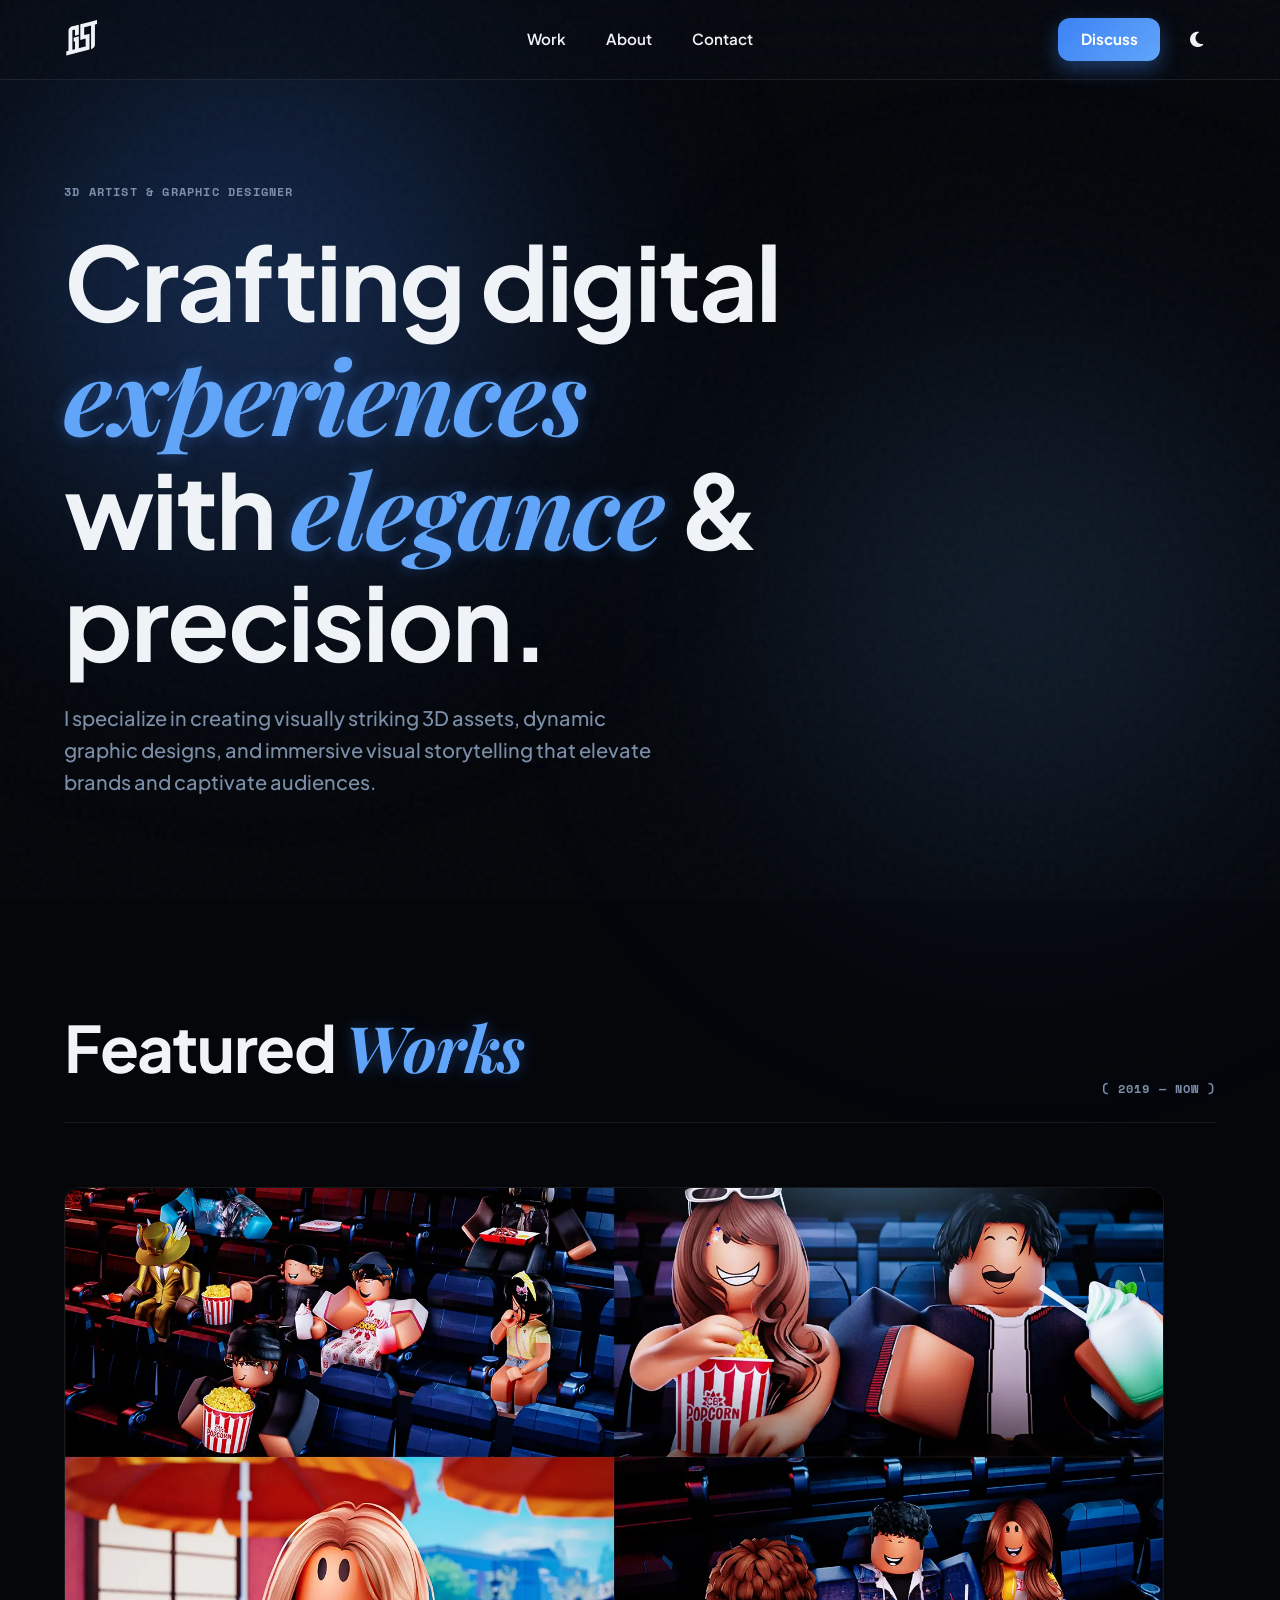
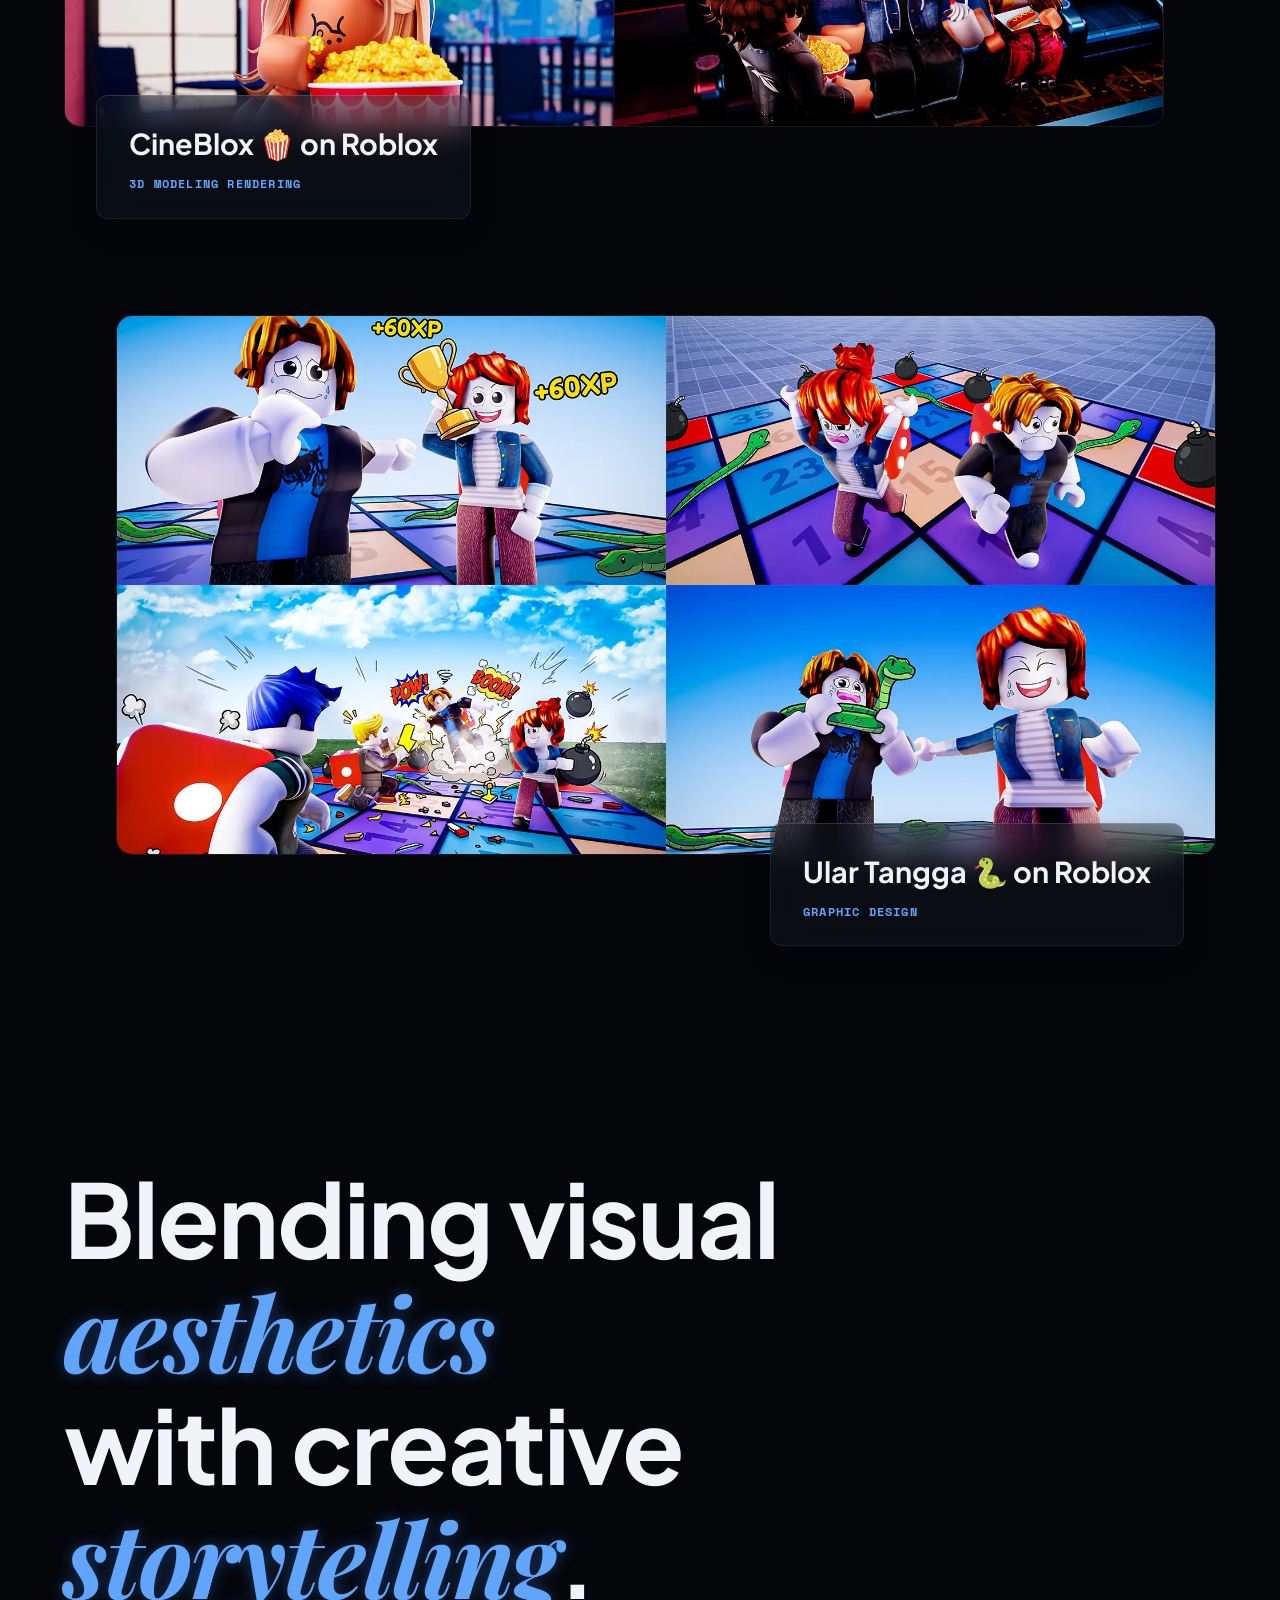
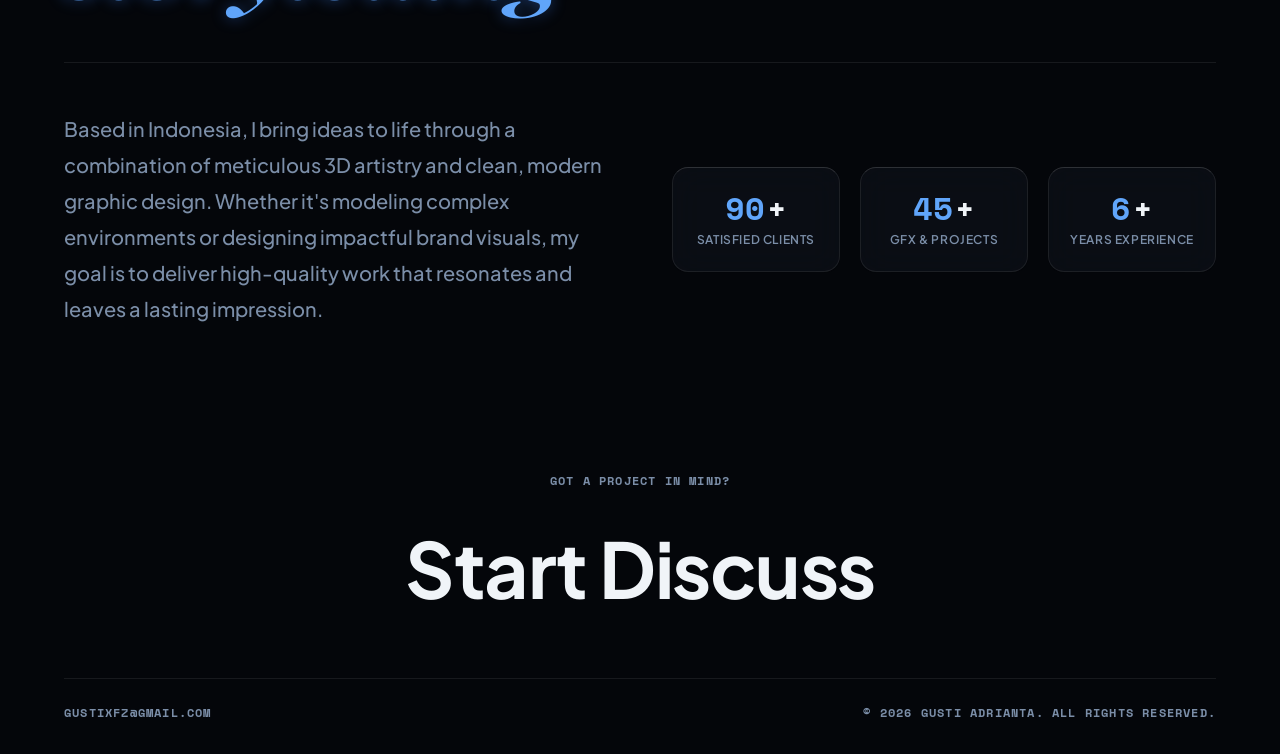
==== commit 4d733d0a: "Add files via upload" ====
--- a/index.html
+++ b/index.html
@@ -4,6 +4,20 @@
     <meta charset="UTF-8">
     <meta name="viewport" content="width=device-width, initial-scale=1.0">
     <meta name="description" content="Portfolio of Gusti Adrianta, a passionate 3D Artist and Graphic Designer crafting immersive visual experiences.">
+    
+    <meta name="theme-color" content="#2563eb">
+
+    <meta property="og:type" content="website">
+    <meta property="og:url" content="https://gustiadrian.com/">
+    <meta property="og:title" content="Gusti Adrianta">
+    <meta property="og:description" content="Portfolio of Gusti Adrianta, a passionate 3D Artist and Graphic Designer crafting immersive visual experiences.">
+    <meta property="og:image" content="https://api.microlink.io/?url=https%3A%2F%2Fgustiadrian.com%2F&screenshot=true&embed=screenshot.url">
+
+    <meta name="twitter:card" content="summary_large_image">
+    <meta name="twitter:title" content="Gusti Adrianta">
+    <meta name="twitter:description" content="Portfolio of Gusti Adrianta, a passionate 3D Artist and Graphic Designer crafting immersive visual experiences.">
+    <meta name="twitter:image" content="https://api.microlink.io/?url=https%3A%2F%2Fgustiadrian.com%2F&screenshot=true&embed=screenshot.url">
+
     <title>Gusti Adrianta</title>
     
     <link rel="preconnect" href="https://fonts.googleapis.com">
@@ -19,23 +33,28 @@
 
     <header class="navbar">
         <div class="nav-container">
-            <a href="#hero" class="logo">GustiAdrian</a>
+            <a href="#hero" class="logo" aria-label="Gusti Adrianta Home">
+                <svg xmlns="http://www.w3.org/2000/svg" viewBox="1500 0 2273.72 2471.59">
+                    <path fill="currentColor" d="M2680.37,1443.17v-387.51c-3.13,.38-5.72,.42-8.16,1.04-15.82,3.97-31.61,8.09-47.42,12.08-3.12,.79-6.33,1.21-10.28,1.94v-196.02c84.64-21.69,169.59-43.45,256.01-65.59,.25,5,.61,8.79,.61,12.58,.22,156.21,.42,312.43,.6,468.64,.04,30.64,0,61.29,.05,91.93,0,3.5,.31,7.01,.54,11.8,112.46-28.72,223.58-57.1,334.67-85.47v-388.68c-87.82,22.48-174.75,44.72-261.68,66.97-2.27-9.24-3.04-753.45-1.08-775.36C3220.03,141.11,3495.9,70.68,3772.78,0c.38,3.98,.89,6.82,.89,9.67,.05,58.62,.06,117.25,.04,175.87,0,9.49-.1,9.43-9.37,11.86-28.66,7.51-57.34,14.91-85.92,22.7-14.49,3.95-13.35,1.19-13.34,17.01,.05,234.83,.11,469.66,.22,704.48,.04,91.93-.07,183.86,.46,275.79,.24,42.68-11.4,81.5-34.74,116.92-19.23,29.18-44.59,51.93-74.76,69.38-23.47,13.58-48.39,23.73-74.49,31.01-1.87,.52-3.82,.73-6.94,1.3-.14-4.42-.36-8.27-.36-12.12,.05-79.94,.17-159.88,.18-239.82,.05-298.78,.07-597.56,.09-896.34,0-4.56,0-9.12,0-15.2-114.37,29.38-227.03,58.33-339.6,87.25v381.74c87.96-22.55,174.87-44.83,262.83-67.39v782.53c-381.93,97.82-763.95,195.65-1145.94,293.49-2.3-7.86-3.12-178.1-1.03-196.97,35.22-9.21,70.83-18.52,107.75-28.18,0-4.95,0-9.84,0-14.73,.09-288.45,.18-576.91,.27-865.36,.01-37.31,.23-74.61,0-111.92-.48-75.72,32.65-133.76,93.37-176.96,29.37-20.89,62.53-34.01,97.22-43.08,87.61-22.89,175.29-45.49,262.98-68.11,17.71-4.57,35.54-8.7,53.32-12.99,1.26-.3,2.6-.27,3.86-.39,2.04,7.26,2.8,481.77,.78,494.65-62.58,16.08-125.33,32.2-189.41,48.66V475.78c-15.99,2.47-30.1,7.15-44.46,10.6-14.24,3.43-28.38,7.25-42.57,10.9-14.48,3.73-28.95,7.46-43.84,11.3v967.86c43.74-11.19,86.48-22.12,130.09-33.27Z"/>
+                </svg>
+            </a>  
             
             <div class="nav-links">
                 <a href="#work">Work</a>
                 <a href="#about">About</a>
                 <a href="#contact">Contact</a>
-                <a href="discuss" class="discuss-link" style="color: var(--accent-blue-bright); font-weight: 600;">Discuss</a>
             </div>
             
-            <button id="theme-toggle" class="theme-toggle" aria-label="Toggle Theme">
-                <i class="fa-solid fa-moon" id="theme-icon"></i>
-            </button>
+            <div class="nav-actions">
+                <a href="discuss" class="discuss-btn glow-effect">Discuss</a>
+                <button id="theme-toggle" class="theme-toggle" aria-label="Toggle Theme">
+                    <i class="fa-solid fa-moon" id="theme-icon"></i>
+                </button>
+            </div>
         </div>
     </header>
 
     <main>
-        <!-- Hero Section -->
         <section id="hero" class="hero-section">
             <div class="hero-content reveal">
                 <p class="mono-subtitle">3D Artist & Graphic Designer</p>
@@ -51,7 +70,6 @@
             </div>
         </section>
 
-        <!-- Selected Work -->
         <section id="work" class="work-section">
             <div class="section-header reveal">
                 <h2 class="section-title">Featured <em>Works</em></h2>
@@ -87,7 +105,6 @@
             </div>
         </section>
 
-        <!-- About Section -->
         <section id="about" class="about-section">
             <div class="about-content reveal">
                 <h2 class="hero-title">
@@ -95,16 +112,40 @@
                     with creative <em>storytelling</em>.
                 </h2>
                 <div class="about-grid">
-                    <p class="about-text">Based in Indonesia, I bring ideas to life through a combination of meticulous 3D artistry and clean, modern graphic design. Whether it's modeling complex environments or designing impactful brand visuals, my goal is to deliver high-quality work that resonates and leaves a lasting impression.</p>
+                    <p class="about-text">
+                        Based in Indonesia, I bring ideas to life through a combination of meticulous 3D artistry and clean, modern graphic design. Whether it's modeling complex environments or designing impactful brand visuals, my goal is to deliver high-quality work that resonates and leaves a lasting impression.
+                    </p>
+
+                    <div class="about-stats">
+                        <div class="stat-card">
+                            <div class="stat-number-wrapper">
+                                <span class="stat-number" data-target="99">0</span><span class="stat-plus">+</span>
+                            </div>
+                            <span class="stat-label">Satisfied Clients</span>
+                        </div>
+
+                        <div class="stat-card">
+                            <div class="stat-number-wrapper">
+                                <span class="stat-number" data-target="50">0</span><span class="stat-plus">+</span>
+                            </div>
+                            <span class="stat-label">GFX & Projects</span>
+                        </div>
+
+                        <div class="stat-card">
+                            <div class="stat-number-wrapper">
+                                <span class="stat-number" data-target="7">0</span><span class="stat-plus">+</span>
+                            </div>
+                            <span class="stat-label">Years Experience</span>
+                        </div>
+                    </div>
                 </div>
             </div>
         </section>
     </main>
 
-    <!-- Footer -->
     <footer id="contact" class="footer-section reveal">
         <p class="mono-subtitle">GOT A PROJECT IN MIND?</p>
-        <a href="discuss.html" class="big-email">Start Discuss</a>
+        <a href="discuss" class="big-email">Start Discuss</a>
         
         <div class="footer-bottom">
             <div class="socials mono-subtitle">
--- a/styles.css
+++ b/styles.css
@@ -1,6 +1,3 @@
-/* =========================================
-   1. VARIABLES & THEMING
-========================================= */
 :root {
     --bg-color: #04060a; 
     --text-color: #f0f4f8;
@@ -27,20 +24,7 @@
 }
 
 [data-theme="light"] .navbar { background: rgba(248, 250, 252, 0.65); }
-[data-theme="light"] .form-control {
-    background: rgba(255, 255, 255, 0.6);
-    border: 1px solid rgba(0, 0, 0, 0.15);
-    color: var(--text-color);
-}
-[data-theme="light"] .form-control:focus {
-    background: #ffffff;
-    border-color: var(--accent-blue);
-    box-shadow: 0 0 15px rgba(37, 99, 235, 0.15);
-}
-
-/* =========================================
-   2. RESET, BASE & LAYOUT (FIXED FOOTER)
-========================================= */
+
 * { margin: 0; padding: 0; box-sizing: border-box; }
 
 html { scroll-behavior: smooth; background-color: var(--bg-color); }
@@ -53,29 +37,24 @@
     line-height: 1.6;
     overflow-x: hidden;
     position: relative;
-    /* Flexbox untuk mendorong footer ke bawah */
     display: flex;
     flex-direction: column;
     min-height: 100vh;
     transition: background-color 0.6s ease, color 0.6s ease;
-    
-    /* Hanya efek Fade (Tanpa Transform) agar Position Fixed Header tidak rusak */
     animation: pageEnter 0.5s ease-out forwards;
     opacity: 0;
-}
-
-main {
-    flex: 1 0 auto; /* Mendorong konten utama agar memenuhi layar */
-    width: 100%;
-}
+    -webkit-user-select: none;
+    -ms-user-select: none;
+    user-select: none;
+}
+
+main { flex: 1 0 auto; width: 100%; }
 
 body.page-exit { opacity: 0; transition: opacity 0.4s ease; }
 @keyframes pageEnter { from { opacity: 0; } to { opacity: 1; } }
 
-a, button, .magnetic-btn { cursor: pointer; }
-a { text-decoration: none; color: inherit; }
-
-/* Ambient & Noise */
+a, button { cursor: pointer; text-decoration: none; color: inherit; }
+
 body::before, body::after {
     content: ''; position: fixed; width: clamp(400px, 60vw, 800px); height: clamp(400px, 60vw, 800px);
     border-radius: 50%; background: radial-gradient(circle, var(--accent-glow) 0%, transparent 70%);
@@ -92,31 +71,102 @@
 .mono-subtitle { font-family: 'Space Mono', monospace; font-weight: 700; font-size: 0.75rem; letter-spacing: 0.1em; color: var(--text-muted); text-transform: uppercase; }
 em { font-family: 'Playfair Display', serif; font-style: italic; font-weight: 700; color: var(--accent-blue-bright); text-shadow: 0 0 15px var(--accent-glow); }
 
-/* =========================================
-   3. HEADER / NAVBAR
-========================================= */
 .navbar {
-    position: fixed; /* Header akan selalu ikut saat scroll */
-    top: 0; left: 0; right: 0; width: 100%; height: 80px; z-index: 9000;
-    display: flex; align-items: center; background: rgba(9, 14, 23, 0.45); 
-    backdrop-filter: blur(24px); -webkit-backdrop-filter: blur(24px);
-    border-bottom: 1px solid var(--glass-border); transition: background-color 0.4s ease, border-color 0.4s ease;
-}
-
-.nav-container { display: flex; justify-content: space-between; align-items: center; width: 100%; max-width: 1600px; margin: 0 auto; padding: 0 5vw; }
-.logo { font-size: 1.2rem; font-weight: 800; letter-spacing: -0.02em; color: var(--text-color); transition: color 0.3s; }
-.logo:hover { color: var(--accent-blue-bright); }
-.nav-links { display: flex; gap: 2.5rem; align-items: center; }
-.nav-links a { font-size: 0.95rem; font-weight: 600; transition: color 0.3s ease; }
-.nav-links a:hover { color: var(--accent-blue-bright); }
+    position: fixed; 
+    top: 0; left: 0; right: 0; 
+    width: 100%; height: 80px; 
+    z-index: 9000;
+    display: flex; 
+    align-items: center; 
+    background: rgba(9, 14, 23, 0.45); 
+    backdrop-filter: blur(24px); 
+    -webkit-backdrop-filter: blur(24px);
+    border-bottom: 1px solid var(--glass-border); 
+    transition: background-color 0.4s ease, border-color 0.4s ease;
+}
+
+.nav-container { 
+    position: relative;
+    display: flex; 
+    justify-content: space-between; 
+    align-items: center; 
+    width: 100%; 
+    max-width: 1600px;
+    margin: 0 auto; 
+    padding: 0 5vw;
+}
+
+.logo { 
+    display: inline-flex; 
+    align-items: center; 
+    justify-content: flex-start;
+    color: var(--text-color); 
+    transition: color 0.3s, transform 0.3s; 
+    z-index: 2; 
+    margin: 0;
+    padding: 0;
+}
+
+.logo svg {
+    height: 50px;
+    width: auto;
+    display: block;
+    transform: translateY(5px) translateX(-28%); 
+}
+
+.logo:hover { 
+    color: var(--accent-blue-bright); 
+    transform: scale(1.05); 
+}
+
+.nav-links { 
+    position: absolute; 
+    left: 50%; 
+    transform: translateX(-50%);
+    display: flex; 
+    gap: 2.5rem; 
+    align-items: center; 
+    z-index: 1;
+}
+
+.nav-links a { 
+    font-size: 0.95rem; 
+    font-weight: 600; 
+    transition: color 0.3s ease; 
+}
+
+.nav-links a:hover { 
+    color: var(--accent-blue-bright); 
+}
+
+.nav-actions { 
+    display: flex; 
+    align-items: center; 
+    gap: 1rem; 
+    z-index: 2; 
+    margin-left: auto;
+}
+
+.discuss-btn {
+    background: linear-gradient(135deg, var(--accent-blue), var(--accent-blue-bright));
+    color: #ffffff !important;
+    padding: 0.6rem 1.4rem;
+    border-radius: 12px;
+    font-size: 0.95rem;
+    font-weight: 700;
+    box-shadow: 0 8px 20px var(--accent-glow);
+    transition: transform 0.3s, box-shadow 0.3s;
+}
+.discuss-btn:hover {
+    transform: translateY(-3px);
+    box-shadow: 0 12px 25px rgba(59, 130, 246, 0.5);
+}
+
 .theme-toggle { background: none; border: none; color: inherit; font-size: 1.1rem; font-weight: 600; transition: color 0.3s; display: flex; align-items: center; justify-content: center; width: 40px; height: 40px; border-radius: 50%; }
 .theme-toggle:hover { color: var(--accent-blue-bright); background: var(--glass-highlight); }
 
 section, .footer-section { max-width: 1600px; margin: 0 auto; padding: 0 5vw; }
 
-/* =========================================
-   4. HERO & SECTIONS
-========================================= */
 .hero-section { min-height: 100vh; display: flex; flex-direction: column; justify-content: center; position: relative; padding-top: 80px; }
 .hero-title { font-size: clamp(2.5rem, 8vw, 7rem); font-weight: 700; line-height: 1.1; letter-spacing: -0.02em; margin: 1.5rem 0; }
 .hero-desc { font-size: clamp(1rem, 2vw, 1.25rem); color: var(--text-muted); max-width: 600px; }
@@ -144,27 +194,72 @@
 .about-grid { display: grid; grid-template-columns: 1fr 1fr; gap: 4rem; align-items: center; border-top: 1px solid var(--glass-border); padding-top: 3rem; }
 .about-text { font-size: clamp(1rem, 2vw, 1.25rem); color: var(--text-muted); font-weight: 500; line-height: 1.8; }
 
-/* =========================================
-   5. INQUIRY PAGE
-========================================= */
-.inquiry-section { padding-top: 140px; padding-bottom: 4rem; }
-.inquiry-header { margin-bottom: 3rem; }
-.inquiry-grid { display: grid; grid-template-columns: 1fr 1.5fr; gap: 4rem; align-items: start; }
-.glass-form-container { background: var(--glass-bg); backdrop-filter: blur(16px); -webkit-backdrop-filter: blur(16px); border: 1px solid var(--glass-border); border-top: 1px solid var(--glass-highlight); border-radius: 20px; padding: 2.5rem; box-shadow: 0 15px 35px rgba(0,0,0,0.2); }
-.form-group { margin-bottom: 1.5rem; }
-.flex-group { display: flex; gap: 1.5rem; }
-.form-subgroup { flex: 1; }
-.form-label { display: block; margin-bottom: 0.5rem; font-weight: 600; font-size: 0.95rem; color: var(--text-color); }
-.form-control { width: 100%; padding: 1rem 1.2rem; background: rgba(0, 0, 0, 0.2); border: 1px solid var(--glass-border); border-radius: 12px; color: var(--text-color); font-family: 'Plus Jakarta Sans', sans-serif; font-size: 1rem; transition: all 0.3s ease; }
-.form-control::placeholder { color: var(--text-muted); opacity: 0.7; }
-.form-control:focus { outline: none; border-color: var(--accent-blue-bright); background: rgba(0, 0, 0, 0.4); box-shadow: 0 0 15px rgba(59, 130, 246, 0.3); }
-select.form-control { appearance: none; background-image: url("data:image/svg+xml;charset=US-ASCII,%3Csvg%20xmlns%3D%22http%3A%2F%2Fwww.w3.org%2F2000%2Fsvg%22%20width%3D%22292.4%22%20height%3D%22292.4%22%3E%3Cpath%20fill%3D%22%237b8ea8%22%20d%3D%22M287%2069.4a17.6%2017.6%200%200%200-13-5.4H18.4c-5%200-9.3%201.8-12.9%205.4A17.6%2017.6%200%200%200%200%2082.2c0%205%201.8%209.3%205.4%2012.9l128%20127.9c3.6%203.6%207.8%205.4%2012.8%205.4s9.2-1.8%2012.8-5.4L287%2095c3.5-3.5%205.4-7.8%205.4-12.8%200-5-1.9-9.2-5.5-12.8z%22%2F%3E%3C%2Fsvg%3E"); background-repeat: no-repeat; background-position: right 1rem top 50%; background-size: 0.65rem auto; }
-select.form-control option { background: var(--bg-color); color: var(--text-color); }
-.submit-btn { width: 100%; padding: 1.2rem; margin-top: 1rem; background: linear-gradient(135deg, var(--accent-blue), var(--accent-blue-bright)); border: none; border-radius: 12px; color: #fff; font-family: 'Plus Jakarta Sans', sans-serif; font-size: 1.1rem; font-weight: 700; cursor: pointer; transition: transform 0.3s, box-shadow 0.3s; box-shadow: 0 10px 20px var(--accent-glow); }
-.submit-btn:hover { transform: translateY(-3px); box-shadow: 0 15px 30px rgba(59, 130, 246, 0.6); }
-.form-status { margin-top: 1rem; text-align: center; }
-.status-success { color: #10b981; }
-.status-error { color: #ef4444; }
+.about-stats {
+    display: grid;
+    grid-template-columns: repeat(3, 1fr);
+    gap: 1.25rem;
+    width: 100%;
+}
+
+.stat-card {
+    background: var(--glass-bg);
+    border: 1px solid var(--glass-border);
+    border-top: 1px solid var(--glass-highlight);
+    backdrop-filter: blur(16px);
+    -webkit-backdrop-filter: blur(16px);
+    padding: 1.5rem 1rem;
+    border-radius: 16px;
+    text-align: center;
+    transition: transform 0.4s cubic-bezier(0.16, 1, 0.3, 1), border-color 0.4s ease, box-shadow 0.4s ease;
+}
+
+.stat-card:hover {
+    transform: translateY(-6px);
+    border-color: var(--accent-blue-bright);
+    box-shadow: 0 12px 30px var(--accent-glow);
+}
+
+.stat-number-wrapper {
+    font-family: 'Space Mono', monospace;
+    font-size: clamp(1.8rem, 2.5vw, 2.5rem);
+    font-weight: 700;
+    color: var(--accent-blue-bright);
+    line-height: 1;
+    margin-bottom: 0.5rem;
+    display: flex;
+    justify-content: center;
+    align-items: center;
+}
+
+.stat-plus {
+    color: var(--text-color);
+    margin-left: 2px;
+}
+
+.stat-label {
+    font-size: 0.75rem;
+    color: var(--text-muted);
+    font-weight: 600;
+    text-transform: uppercase;
+    letter-spacing: 0.05em;
+    display: block;
+    line-height: 1.3;
+}
+
+@media (max-width: 650px) {
+    .about-stats {
+        grid-template-columns: repeat(3, 1fr);
+        gap: 0.75rem;
+    }
+    
+    .stat-card {
+        padding: 1.2rem 0.5rem;
+    }
+    
+    .stat-label {
+        font-size: 0.65rem;
+    }
+}
 
 .direct-contact { padding-top: 0.5rem; }
 .contact-title { font-size: 1.8rem; font-weight: 700; margin-bottom: 0.5rem; }
@@ -175,6 +270,11 @@
 .social-text { display: flex; flex-direction: column; }
 .social-name { font-weight: 700; font-size: 1rem; color: var(--text-color); }
 .social-handle { color: var(--text-muted); font-size: 0.75rem; }
+
+:root[data-theme="light"] .social-card { background: rgba(0, 0, 0, 0.02); border-color: rgba(0, 0, 0, 0.08); }
+:root[data-theme="light"] .social-icon-wrapper { background: rgba(0, 0, 0, 0.05); color: var(--text-color); }
+
+.social-card.discord-server:hover { border-color: rgba(88, 101, 242, 0.8); transform: translateX(6px); box-shadow: 0 8px 25px rgba(88, 101, 242, 0.3); }
 .social-card.discord:hover { border-color: rgba(88, 101, 242, 0.6); background: rgba(88, 101, 242, 0.08); transform: translateX(6px); box-shadow: 0 8px 25px rgba(88, 101, 242, 0.2); }
 .social-card.discord:hover .social-icon-wrapper { background: #5865F2; color: #fff; }
 .social-card.twitter:hover { border-color: rgba(255, 255, 255, 0.4); background: rgba(255, 255, 255, 0.06); transform: translateX(6px); box-shadow: 0 8px 25px rgba(255, 255, 255, 0.1); }
@@ -182,14 +282,62 @@
 .social-card.instagram:hover { border-color: rgba(225, 48, 108, 0.6); background: rgba(225, 48, 108, 0.08); transform: translateX(6px); box-shadow: 0 8px 25px rgba(225, 48, 108, 0.2); }
 .social-card.instagram:hover .social-icon-wrapper { background: linear-gradient(45deg, #f09433, #e6683c, #dc2743, #cc2366, #bc1888); color: #fff; }
 
-/* =========================================
-   6. FOOTER SECTION (RAPAT BAWAH)
-========================================= */
-.footer-section { 
-    flex-shrink: 0; /* Pastikan footer tidak menyusut */
-    width: 100%; max-width: 1600px; margin: 0 auto;
-    padding: 3rem 5vw 2rem; text-align: center;
-}
+.pricelist-grid {
+    display: grid;
+    grid-template-columns: repeat(3, 1fr); 
+    gap: 2rem;
+    margin-top: 3rem;
+    align-items: stretch;
+}
+
+@media (max-width: 1100px) {
+    .pricelist-grid { gap: 1.5rem; }
+    .price-title { font-size: 1.4rem; }
+    .price-amount { font-size: 1.6rem; }
+}
+
+@media (max-width: 900px) {
+    .pricelist-grid { grid-template-columns: repeat(2, 1fr); gap: 2rem; }
+}
+
+@media (max-width: 650px) {
+    .pricelist-grid { grid-template-columns: 1fr; max-width: 450px; margin-left: auto; margin-right: auto; }
+    .price-img { height: 200px; }
+}
+
+.price-card {
+    background: var(--glass-bg); border: 1px solid var(--glass-border); border-radius: 24px;
+    overflow: hidden; display: flex; flex-direction: column; text-align: left;
+    transition: transform 0.4s cubic-bezier(0.16, 1, 0.3, 1), box-shadow 0.4s ease, border-color 0.4s ease;
+    backdrop-filter: blur(16px); -webkit-backdrop-filter: blur(16px);
+}
+.price-card:hover { transform: translateY(-12px); box-shadow: 0 30px 60px rgba(0, 0, 0, 0.4); border-color: var(--accent-blue-bright); }
+:root[data-theme="light"] .price-card:hover { box-shadow: 0 30px 60px rgba(37, 99, 235, 0.15); }
+
+.price-img {
+    width: 100%; height: 240px; background-color: rgba(255, 255, 255, 0.05);
+    background-size: cover; background-position: center; border-bottom: 0px solid var(--glass-border); position: relative;
+}
+.price-img::after { content: ''; position: absolute; inset: 0; background: linear-gradient(to top, var(--bg-color), transparent); opacity: 0.5; transition: opacity 0.3s ease; }
+.price-card:hover .price-img::after { opacity: 0.1; }
+
+.price-content { padding: 2rem; display: flex; flex-direction: column; flex-grow: 1; }
+.price-title { font-size: 1.6rem; font-weight: 700; color: var(--text-color); margin-bottom: 0.5rem; transition: color 0.3s; }
+.price-card:hover .price-title { color: var(--accent-blue-bright); }
+.price-amount { font-size: 2rem; font-family: 'Space Mono', monospace; color: var(--accent-blue-bright); font-weight: 700; margin-bottom: 1.5rem; display: flex; align-items: baseline; gap: 0.5rem; }
+.price-amount span { font-size: 1rem; color: var(--text-muted); font-weight: 500; }
+.price-desc { color: var(--text-muted); font-size: 0.95rem; line-height: 1.6; margin-bottom: 1.5rem; flex-grow: 1; }
+
+.price-btn {
+    display: inline-flex; align-items: center; justify-content: space-between;
+    padding: 1rem 1.5rem; background: rgba(255, 255, 255, 0.05); border: 1px solid var(--glass-border);
+    border-radius: 12px; color: var(--text-color); font-weight: 600; transition: all 0.3s ease; margin-top: auto;
+}
+.price-card:hover .price-btn { background: linear-gradient(135deg, var(--accent-blue), var(--accent-blue-bright)); color: #fff; border-color: transparent; box-shadow: 0 10px 20px var(--accent-glow); }
+.price-btn i { transition: transform 0.3s ease; }
+.price-card:hover .price-btn i { transform: translateX(5px); }
+
+.footer-section { flex-shrink: 0; width: 100%; max-width: 1600px; margin: 0 auto; padding: 3rem 5vw 2rem; text-align: center; }
 .big-email { display: block; font-size: clamp(1.8rem, 6vw, 6rem); font-weight: 700; letter-spacing: -0.02em; margin: 1rem 0 3rem; word-break: break-word; color: var(--text-color); transition: color 0.3s, text-shadow 0.3s; }
 .big-email:hover { color: var(--accent-blue-bright); text-shadow: 0 0 20px var(--accent-glow); }
 .footer-bottom { display: flex; flex-wrap: wrap; justify-content: space-between; align-items: center; border-top: 1px solid var(--glass-border); padding-top: 1.5rem; margin-bottom: 0; gap: 1rem; }
@@ -197,486 +345,64 @@
 .socials a { transition: color 0.3s; }
 .socials a:hover { color: var(--accent-blue-bright); }
 
-/* Revealing Effect */
+.error-section { min-height: calc(100vh - 160px); display: flex; justify-content: center; align-items: center; padding: 100px 5vw 4rem; box-sizing: border-box; }
+.error-card { width: 100%; max-width: 580px; background: var(--glass-bg); backdrop-filter: blur(24px); -webkit-backdrop-filter: blur(24px); border: 1px solid var(--glass-border); border-top: 1px solid var(--glass-highlight); border-radius: 24px; padding: 3.5rem 2.5rem; text-align: center; box-shadow: 0 25px 50px rgba(0, 0, 0, 0.25); }
+.error-code { color: var(--accent-blue-bright); letter-spacing: 0.2em; margin-bottom: 1rem; font-weight: 700; }
+.error-title { font-size: clamp(2rem, 4vw, 3rem); font-weight: 700; line-height: 1.2; color: var(--text-color); margin-bottom: 1rem; }
+.error-desc { color: var(--text-muted); font-size: 1rem; line-height: 1.6; margin-bottom: 2.5rem; max-width: 440px; margin-left: auto; margin-right: auto; }
+.error-actions { display: flex; gap: 1rem; justify-content: center; align-items: center; flex-wrap: wrap; }
+
+.submit-btn { padding: 1rem 1.8rem; background: linear-gradient(135deg, var(--accent-blue), var(--accent-blue-bright)); border: none; border-radius: 12px; color: #fff; font-weight: 700; transition: transform 0.3s, box-shadow 0.3s; box-shadow: 0 10px 20px var(--accent-glow); text-decoration: none; }
+.submit-btn:hover { transform: translateY(-3px); box-shadow: 0 15px 30px rgba(59, 130, 246, 0.6); }
+
+.secondary-btn { display: inline-flex; align-items: center; gap: 0.8rem; padding: 1rem 1.8rem; background: rgba(255, 255, 255, 0.05); border: 1px solid var(--glass-border); border-radius: 12px; color: var(--text-color); font-weight: 600; font-size: 1rem; transition: all 0.3s ease; text-decoration: none; }
+.secondary-btn:hover { background: rgba(255, 255, 255, 0.1); border-color: var(--accent-blue-bright); color: var(--accent-blue-bright); transform: translateY(-3px); }
+:root[data-theme="light"] .secondary-btn { background: rgba(0, 0, 0, 0.03); border-color: rgba(0, 0, 0, 0.1); }
+
 .reveal { opacity: 0; transform: translateY(40px); transition: opacity 1s cubic-bezier(0.16, 1, 0.3, 1), transform 1s cubic-bezier(0.16, 1, 0.3, 1); }
 .reveal.active { opacity: 1; transform: translateY(0); }
 
-/* Mobile Responsiveness */
-@media (max-width: 900px) { .about-grid { grid-template-columns: 1fr; gap: 3rem; } .inquiry-grid { grid-template-columns: 1fr; gap: 2.5rem; } .glass-form-container { padding: 1.5rem; } }
-@media (max-width: 768px) { .navbar { padding: 0; } .nav-links { display: none; } .hero-section { text-align: left; align-items: flex-start; padding-top: 80px; } .hero-scroll-indicator { display: none; } body::before, body::after { filter: blur(80px); } .work-container { gap: 4rem; } .work-image-wrapper { height: 40vh; margin-bottom: -1.5rem; } .work-meta, .work-item.right-align .work-meta { margin: 0 auto; width: 95%; max-width: none; padding: 1.2rem; display: flex; flex-direction: column; align-items: center; text-align: center; } .work-tags { justify-content: center; } .footer-bottom { flex-direction: column; text-align: center; gap: 1.2rem; } }
-@media (max-width: 600px) { .flex-group { flex-direction: column; gap: 1.5rem; } }
-
-/* =========================================
-   PREMIUM SEAMLESS TRANSITION (FADE & FLOAT)
-========================================= */
-/* Layar Penutup (Warna Background) */
-.page-transition {
-    position: fixed;
-    top: 0;
-    left: 0;
-    width: 100vw;
-    height: 100vh;
-    background-color: var(--bg-color); /* Menggunakan warna dasar website agar natural */
-    z-index: 999999;
-    pointer-events: none;
-    
-    /* State Awal: Layar gelap menutupi penuh */
-    opacity: 1;
-    visibility: visible;
-    transition: opacity 0.8s cubic-bezier(0.25, 1, 0.5, 1), visibility 0.8s;
-}
-
-/* Saat file selesai dimuat: Layar penutup memudar (Fade Out) perlahan */
-body.page-loaded .page-transition {
-    opacity: 0;
-    visibility: hidden;
-}
-
-/* Saat link diklik: Layar penutup muncul perlahan (Fade In) */
-body.page-exit .page-transition {
-    opacity: 1;
-    visibility: visible;
-    transition: opacity 0.4s ease-in-out;
-}
-
-/* Efek tambahan: Konten melayang halus dari bawah */
-main {
-    opacity: 0;
-    transform: translateY(20px);
-    transition: opacity 0.8s ease-out, transform 0.8s cubic-bezier(0.25, 1, 0.5, 1);
-    /* Sedikit delay agar menunggu transisi layar penutup */
-    transition-delay: 0.1s; 
-}
-
-/* Konten muncul sempurna */
-body.page-loaded main {
-    opacity: 1;
-    transform: translateY(0);
-}
-
-/* =========================================
-   CHECKOUT & PAYMENT MODAL STYLES (2026)
-========================================= */
-.checkout-section {
-    min-height: calc(100vh - 160px); /* Menghitung sisa tinggi layar setelah dikurangi navbar & footer */
-    display: flex;
-    justify-content: center; /* Rata tengah horizontal */
-    align-items: center;     /* Rata tengah vertikal */
-    padding: 110px 5vw 4rem; /* Padding atas disesuaikan dengan tinggi navbar */
-    box-sizing: border-box;
-}
-
-.bento-form-wrapper {
-    width: 100%;
-    max-width: 600px;
-    background: var(--glass-bg);
-    backdrop-filter: blur(24px);
-    -webkit-backdrop-filter: blur(24px);
-    border: 1px solid var(--glass-border);
-    border-top: 1px solid var(--glass-highlight);
-    border-radius: 24px;
-    padding: 3.5rem 3rem;
-    box-shadow: 0 25px 50px rgba(0, 0, 0, 0.2);
-}
-
-/* --- 1. FORM LAYOUT & INPUT STYLING --- */
-.modern-form {
-    display: flex;
-    flex-direction: column;
-    gap: 1.8rem; /* Jarak proporsional antar elemen */
-    width: 100%;
-    margin-top: 2rem;
-}
-
-.input-group {
-    position: relative;
-    width: 100%;
-}
-
-.modern-form input,
-.modern-form select {
-    width: 100%;
-    padding: 1.2rem;
-    background: rgba(0, 0, 0, 0.25);
-    border: 1px solid var(--glass-border);
-    border-radius: 12px;
-    color: var(--text-color);
-    font-family: 'Plus Jakarta Sans', sans-serif;
-    font-size: 1rem;
-    outline: none;
-    transition: all 0.3s ease;
-}
-
-.modern-form input:focus,
-.modern-form select:focus {
-    border-color: var(--accent-blue-bright);
-    background: rgba(0, 0, 0, 0.45);
-    box-shadow: 0 0 20px rgba(59, 130, 246, 0.2);
-}
-
-/* Light Mode Support untuk Input */
-:root[data-theme="light"] .modern-form input,
-:root[data-theme="light"] .modern-form select {
-    background: rgba(255, 255, 255, 0.7);
-    border-color: rgba(0, 0, 0, 0.15);
-}
-:root[data-theme="light"] .modern-form input:focus,
-:root[data-theme="light"] .modern-form select:focus {
-    background: #ffffff;
-    border-color: var(--accent-blue);
-    box-shadow: 0 0 20px rgba(37, 99, 235, 0.15);
-}
-
-/* --- 2. FLOATING LABELS --- */
-.modern-form .input-group label {
-    position: absolute;
-    left: 1.2rem;
-    top: 1.2rem;
-    color: var(--text-muted);
-    font-size: 1rem;
-    pointer-events: none;
-    transition: 0.3s cubic-bezier(0.25, 1, 0.5, 1) all;
-}
-
-/* Label naik memotong border saat input difokuskan atau terisi */
-.modern-form .input-group input:focus ~ label,
-.modern-form .input-group input:not(:placeholder-shown) ~ label {
-    top: -0.65rem;
-    left: 0.8rem;
-    font-size: 0.8rem;
-    font-weight: 700;
-    color: var(--accent-blue-bright);
-    background: var(--bg-color); /* Menutup garis border di belakangnya */
-    padding: 0 0.5rem;
-    border-radius: 4px;
-}
-
-/* Transisi warna background label untuk Light Mode */
-:root[data-theme="light"] .modern-form .input-group input:focus ~ label,
-:root[data-theme="light"] .modern-form .input-group input:not(:placeholder-shown) ~ label {
-    background: #f8fafc; /* Samakan dengan background utama light mode */
-}
-
-/* --- 3. SELECT (DROPDOWN) & RADIO BUTTONS --- */
-.select-wrapper { position: relative; }
-.modern-form select { appearance: none; cursor: pointer; padding-right: 3rem; }
-.modern-form select option { background: var(--bg-color); color: var(--text-color); }
-.select-icon { position: absolute; right: 1.2rem; top: 50%; transform: translateY(-50%); color: var(--text-muted); pointer-events: none; font-size: 1rem; }
-
-.communication-group { border: none; padding: 0; margin-bottom: 0.5rem; }
-.form-label { color: var(--text-muted); font-size: 0.9rem; font-weight: 600; margin-bottom: 1rem; display: block; }
-.radio-options { display: flex; gap: 2rem; flex-wrap: wrap; }
-.radio-label { display: flex; align-items: center; gap: 0.8rem; cursor: pointer; color: var(--text-color); font-size: 0.95rem; font-weight: 500; }
-.radio-label input { display: none; }
-.radio-custom { width: 22px; height: 22px; border: 2px solid var(--text-muted); border-radius: 50%; display: inline-block; position: relative; transition: all 0.3s ease; }
-.radio-label input:checked + .radio-custom { border-color: var(--accent-blue-bright); }
-.radio-label input:checked + .radio-custom::after { content: ''; position: absolute; top: 50%; left: 50%; transform: translate(-50%, -50%); width: 10px; height: 10px; background: var(--accent-blue-bright); border-radius: 50%; box-shadow: 0 0 10px var(--accent-blue-bright); }
-
-/* --- 4. SUBMIT BUTTON --- */
-.submit-btn { width: 100%; display: flex; justify-content: center; align-items: center; gap: 0.8rem; padding: 1.2rem; background: linear-gradient(135deg, var(--accent-blue), var(--accent-blue-bright)); color: #fff; border: none; border-radius: 12px; font-weight: 700; font-size: 1.05rem; cursor: pointer; transition: all 0.3s ease; margin-top: 1rem; box-shadow: 0 10px 20px rgba(59, 130, 246, 0.2); }
-.glow-effect:hover { box-shadow: 0 15px 30px rgba(59, 130, 246, 0.4); transform: translateY(-3px); }
-
-/* =========================================
-   MODAL & PAYMENT STYLES
-========================================= */
-.modal-overlay { position: fixed; top: 0; left: 0; width: 100vw; height: 100vh; background: rgba(0, 0, 0, 0.75); backdrop-filter: blur(12px); -webkit-backdrop-filter: blur(12px); display: flex; justify-content: center; align-items: center; z-index: 99999; opacity: 0; visibility: hidden; transition: all 0.4s cubic-bezier(0.16, 1, 0.3, 1); }
-.modal-overlay.active { opacity: 1; visibility: visible; }
-
-.modal-content { position: relative; width: 90%; max-width: 520px; padding: 2.5rem; transform: scale(0.95) translateY(20px); transition: all 0.4s cubic-bezier(0.16, 1, 0.3, 1); background: var(--glass-bg); border: 1px solid var(--glass-border); border-top: 1px solid var(--glass-highlight); border-radius: 24px; box-shadow: 0 25px 50px rgba(0,0,0,0.5); }
-.modal-overlay.active .modal-content { transform: scale(1) translateY(0); }
-
-:root[data-theme="light"] .modal-content { background: rgba(255, 255, 255, 0.85); border-color: rgba(0, 0, 0, 0.1); }
-
-.close-btn { position: absolute; top: 1.5rem; right: 1.5rem; background: rgba(255, 255, 255, 0.1); border: 1px solid rgba(255, 255, 255, 0.1); color: var(--text-color); width: 40px; height: 40px; border-radius: 50%; cursor: pointer; transition: 0.3s ease; display: grid; place-items: center; }
-:root[data-theme="light"] .close-btn { background: rgba(0, 0, 0, 0.05); border-color: rgba(0, 0, 0, 0.1); }
-.close-btn:hover { background: #ff4757; color: #fff; border-color: #ff4757; transform: rotate(90deg); }
-
-.tab-navigation { display: flex; gap: 1rem; margin: 2rem 0; border-bottom: 2px solid var(--glass-border); }
-.tab-btn { flex: 1; padding: 1rem 0; background: none; border: none; color: var(--text-muted); font-weight: 700; font-size: 1.05rem; cursor: pointer; border-bottom: 3px solid transparent; transition: 0.3s; margin-bottom: -2px; }
-.tab-btn.active { color: var(--accent-blue-bright); border-bottom-color: var(--accent-blue-bright); }
-.tab-btn:hover:not(.active) { color: var(--text-color); }
-
-.tab-panel { display: none; animation: fadeIn 0.4s ease; }
-.tab-panel.active { display: block; }
-
-.payment-card { background: rgba(0, 0, 0, 0.25); border: 1px solid var(--glass-border); border-radius: 16px; padding: 2rem; margin-bottom: 1.5rem; }
-:root[data-theme="light"] .payment-card { background: rgba(255, 255, 255, 0.5); }
-.center-content { text-align: center; }
-.brand-icon { font-size: 3.5rem; color: #0079C1; margin-bottom: 1rem; filter: drop-shadow(0 5px 15px rgba(0, 121, 193, 0.3)); }
-.payment-desc { color: var(--text-muted); font-size: 0.95rem; margin-bottom: 1.5rem; }
-.paypal-btn { background: linear-gradient(135deg, #0070ba, #005ea6); width: 100%; display: block; padding: 1.2rem; }
-
-/* Bank Details Styling */
-.bank-details { display: flex; flex-direction: column; gap: 1.2rem; }
-.detail-row { display: flex; justify-content: space-between; align-items: center; border-bottom: 1px dashed rgba(255, 255, 255, 0.15); padding-bottom: 0.8rem; }
-:root[data-theme="light"] .detail-row { border-bottom-color: rgba(0, 0, 0, 0.1); }
-.detail-row:last-child { border-bottom: none; padding-bottom: 0; }
-.detail-label { color: var(--text-muted); font-size: 0.85rem; text-transform: uppercase; letter-spacing: 1px; font-weight: 600; }
-.detail-value { font-weight: 700; color: var(--text-color); font-size: 1rem; }
-.highlight-number { font-size: 1.3rem; font-family: 'Space Mono', monospace; color: var(--accent-blue-bright); letter-spacing: 2px; }
-
-.copy-row { background: rgba(59, 130, 246, 0.1); padding: 1.2rem; border-radius: 12px; border: 1px solid rgba(59, 130, 246, 0.2); margin-top: 0.5rem; }
-.copy-info { display: flex; flex-direction: column; gap: 0.3rem; }
-.icon-btn { background: var(--accent-blue); color: #fff; border: none; width: 44px; height: 44px; border-radius: 12px; cursor: pointer; transition: 0.3s; font-size: 1.2rem; box-shadow: 0 5px 15px rgba(59, 130, 246, 0.3); display: grid; place-items: center; }
-.icon-btn:hover { background: var(--accent-blue-bright); transform: translateY(-3px); box-shadow: 0 8px 20px rgba(59, 130, 246, 0.5); }
-
-.static-instruction { font-size: 0.9rem; color: var(--text-muted); line-height: 1.6; padding: 1.2rem; background: rgba(255, 255, 255, 0.03); border-radius: 12px; display: flex; gap: 1rem; align-items: flex-start; border: 1px solid var(--glass-border); }
-:root[data-theme="light"] .static-instruction { background: rgba(0, 0, 0, 0.02); }
-.static-instruction i { color: var(--accent-blue-bright); margin-top: 0.2rem; font-size: 1.2rem; }
-
-@keyframes fadeIn { from { opacity: 0; transform: translateY(10px); } to { opacity: 1; transform: translateY(0); } }
-
-/* Responsiveness Terakhir */
-@media (max-width: 600px) {
-    .bento-form-wrapper, .modal-content { padding: 2rem 1.5rem; }
-    .radio-options { flex-direction: column; gap: 1rem; }
-    .detail-row { flex-direction: column; align-items: flex-start; gap: 0.5rem; }
-    .copy-row { flex-direction: row; align-items: center; justify-content: space-between; }
-}
-
-/* =========================================
-   ERROR 404 PAGE STYLES
-========================================= */
-.error-section {
-    min-height: calc(100vh - 160px);
-    display: flex;
-    justify-content: center;
-    align-items: center;
-    padding: 100px 5vw 4rem;
-    box-sizing: border-box;
-}
-
-.error-card {
-    width: 100%;
-    max-width: 580px;
-    background: var(--glass-bg);
-    backdrop-filter: blur(24px);
-    -webkit-backdrop-filter: blur(24px);
-    border: 1px solid var(--glass-border);
-    border-top: 1px solid var(--glass-highlight);
-    border-radius: 24px;
-    padding: 3.5rem 2.5rem;
-    text-align: center;
-    box-shadow: 0 25px 50px rgba(0, 0, 0, 0.25);
-}
-
-.error-code {
-    color: var(--accent-blue-bright);
-    letter-spacing: 0.2em;
-    margin-bottom: 1rem;
-    font-weight: 700;
-}
-
-.error-title {
-    font-size: clamp(2rem, 4vw, 3rem);
-    font-weight: 700;
-    line-height: 1.2;
-    color: var(--text-color);
-    margin-bottom: 1rem;
-}
-
-.error-desc {
-    color: var(--text-muted);
-    font-size: 1rem;
-    line-height: 1.6;
-    margin-bottom: 2.5rem;
-    max-width: 440px;
-    margin-left: auto;
-    margin-right: auto;
-}
-
-.error-actions {
-    display: flex;
-    gap: 1rem;
-    justify-content: center;
-    align-items: center;
-    flex-wrap: wrap;
-}
-
-.error-actions .submit-btn {
-    width: auto;
-    padding: 1rem 1.8rem;
-    margin-top: 0;
-    text-decoration: none;
-}
-
-.secondary-btn {
-    display: inline-flex;
-    align-items: center;
-    gap: 0.8rem;
-    padding: 1rem 1.8rem;
-    background: rgba(255, 255, 255, 0.05);
-    border: 1px solid var(--glass-border);
-    border-radius: 12px;
-    color: var(--text-color);
-    font-weight: 600;
-    font-size: 1rem;
-    transition: all 0.3s ease;
-    text-decoration: none;
-}
-
-.secondary-btn:hover {
-    background: rgba(255, 255, 255, 0.1);
-    border-color: var(--accent-blue-bright);
-    color: var(--accent-blue-bright);
-    transform: translateY(-3px);
-}
-
-:root[data-theme="light"] .secondary-btn {
-    background: rgba(0, 0, 0, 0.03);
-    border-color: rgba(0, 0, 0, 0.1);
-}
-
-@media (max-width: 600px) {
-    .error-actions {
-        flex-direction: column;
+.page-transition { position: fixed; top: 0; left: 0; width: 100vw; height: 100vh; background-color: var(--bg-color); z-index: 999999; pointer-events: none; opacity: 1; visibility: visible; transition: opacity 0.8s cubic-bezier(0.25, 1, 0.5, 1), visibility 0.8s; }
+body.page-loaded .page-transition { opacity: 0; visibility: hidden; }
+body.page-exit .page-transition { opacity: 1; visibility: visible; transition: opacity 0.4s ease-in-out; }
+main { opacity: 0; transform: translateY(20px); transition: opacity 0.8s ease-out, transform 0.8s cubic-bezier(0.25, 1, 0.5, 1); transition-delay: 0.1s; }
+body.page-loaded main { opacity: 1; transform: translateY(0); }
+
+@media (max-width: 900px) { .about-grid { grid-template-columns: 1fr; gap: 3rem; } }
+@media (max-width: 768px) {
+    .nav-container {
+        display: flex;
+        justify-content: space-between;
+        align-items: center;
         width: 100%;
-    }
-    .error-actions a {
-        width: 100%;
-        justify-content: center;
-    }
-}
-
-/* Mencegah text diblock / dicopy */
-body {
-    -webkit-user-select: none; /* Safari */
-    -ms-user-select: none;     /* IE 10+ */
-    user-select: none;         /* Standard */
-}
-
-/* Tetap izinkan user mengetik di dalam kolom Input & Select */
-input, select, textarea {
-    -webkit-user-select: auto;
-    -ms-user-select: auto;
-    user-select: auto;
-}
-
-/* =========================================
-   TERMS & CONDITIONS STYLES
-========================================= */
-/* Custom Checkbox untuk T&C */
-.checkbox-custom {
-    width: 22px; 
-    height: 22px; 
-    border: 2px solid var(--text-muted); 
-    border-radius: 6px; 
-    display: inline-block; 
-    position: relative; 
-    transition: all 0.3s ease; 
-    flex-shrink: 0;
-}
-input[type="checkbox"]:checked + .checkbox-custom {
-    background: var(--accent-blue-bright);
-    border-color: var(--accent-blue-bright);
-}
-input[type="checkbox"]:checked + .checkbox-custom::after {
-    content: '\f00c'; /* FontAwesome Check Icon */
-    font-family: 'Font Awesome 6 Free';
-    font-weight: 900;
-    color: white;
-    position: absolute;
-    top: 50%;
-    left: 50%;
-    transform: translate(-50%, -50%);
-    font-size: 0.8rem;
-}
-
-/* T&C Scrollable Content Area */
-.tnc-content::-webkit-scrollbar {
-    width: 6px;
-}
-.tnc-content::-webkit-scrollbar-track {
-    background: rgba(255, 255, 255, 0.05);
-    border-radius: 10px;
-}
-.tnc-content::-webkit-scrollbar-thumb {
-    background: var(--glass-border);
-    border-radius: 10px;
-}
-.tnc-content::-webkit-scrollbar-thumb:hover {
-    background: var(--accent-blue-bright);
-}
-.tnc-content h4 {
-    color: var(--text-color);
-    margin-top: 1.5rem;
-    margin-bottom: 0.5rem;
-    font-size: 0.95rem;
-}
-
-/* =========================================
-   LIGHT MODE FIXES FOR INQUIRY PAGE
-========================================= */
-
-/* 1. Bayangan yang lebih lembut & elegan di Light Mode */
-:root[data-theme="light"] .bento-form-wrapper,
-:root[data-theme="light"] .modal-content {
-    box-shadow: 0 20px 40px rgba(0, 0, 0, 0.08);
-}
-
-/* 2. Direct Contact Social Cards (Mencegah ikon gaib di Light Mode) */
-:root[data-theme="light"] .social-card {
-    background: rgba(0, 0, 0, 0.02);
-    border-color: rgba(0, 0, 0, 0.08);
-}
-:root[data-theme="light"] .social-icon-wrapper {
-    background: rgba(0, 0, 0, 0.05);
-    color: var(--text-color);
-}
-
-/* 3. Floating Label Background (Biar lebih rapi menutupi border) */
-:root[data-theme="light"] .modern-form .input-group input:focus ~ label,
-:root[data-theme="light"] .modern-form .input-group input:not(:placeholder-shown) ~ label {
-    background: #ffffff; 
-}
-
-/* 4. Kotak Alert T&C Midtrans (Soft Blue di Light Mode) */
-.tnc-alert-box {
-    margin-bottom: 1.5rem; 
-    text-align: left; 
-    background: rgba(0, 0, 0, 0.25); 
-    padding: 1.2rem; 
-    border-radius: 12px; 
-    border: 1px solid var(--glass-border);
-    transition: all 0.3s ease;
-}
-:root[data-theme="light"] .tnc-alert-box {
-    background: rgba(37, 99, 235, 0.05); /* Biru sangat transparan */
-    border-color: rgba(37, 99, 235, 0.2);
-}
-
-/* 5. Scrollbar T&C (Biar terlihat saat Light Mode) */
-:root[data-theme="light"] .tnc-content::-webkit-scrollbar-track {
-    background: rgba(0, 0, 0, 0.05);
-}
-:root[data-theme="light"] .tnc-content::-webkit-scrollbar-thumb {
-    background: rgba(0, 0, 0, 0.15);
-}
-:root[data-theme="light"] .tnc-content::-webkit-scrollbar-thumb:hover {
-    background: var(--accent-blue);
-}
-
-/* =========================================
-   FIX REVISI INQUIRY & MODAL LIGHT MODE
-========================================= */
-
-/* 1. Tombol Close (X) Tetap Merah di Light Mode & Dark Mode */
-.close-btn:hover,
-:root[data-theme="light"] .close-btn:hover {
-    background: #ff4757 !important;
-    color: #ffffff !important;
-    border-color: #ff4757 !important;
-    transform: rotate(90deg);
-}
-
-/* 2. Modal T&C Container Gap Fix (Biar tidak mepet Navbar) */
-#tncModal {
-    padding-top: 90px; /* Mendorong modal turun di bawah Navbar */
-    box-sizing: border-box;
-}
-
-#tncModal .modal-content {
-    margin-top: auto;
-    margin-bottom: auto;
-    max-height: calc(85vh - 60px);
+        padding: 0 4vw;
+    }
+
+    .logo {
+        margin-right: auto;
+    }
+
+    .logo svg {
+        height: 50px; 
+        transform: translateY(5px);
+    } 
+    .navbar { padding: 0; } 
+    .nav-links { display: none; }
+    .hero-section { text-align: left; align-items: flex-start; padding-top: 80px; } 
+    .hero-scroll-indicator { display: none; } 
+    body::before, body::after { filter: blur(80px); } 
+    .work-container { gap: 4rem; } 
+    .work-image-wrapper { height: 40vh; margin-bottom: -1.5rem; } 
+    .work-meta, .work-item.right-align .work-meta { margin: 0 auto; width: 95%; max-width: none; padding: 1.2rem; display: flex; flex-direction: column; align-items: center; text-align: center; } 
+    .footer-bottom { flex-direction: column; text-align: center; gap: 1.2rem; } 
+}
+@media (max-width: 600px) { 
+    .error-actions { flex-direction: column; width: 100%; } 
+    .error-actions a { width: 100%; justify-content: center; } 
+    .nav-actions { gap: 0.5rem; }
+    .discuss-btn { padding: 0.5rem 1rem; font-size: 0.85rem; }
+    .big-email {
+        font-size: 3rem !important;
+        line-height: 1.2;
+    }
 }
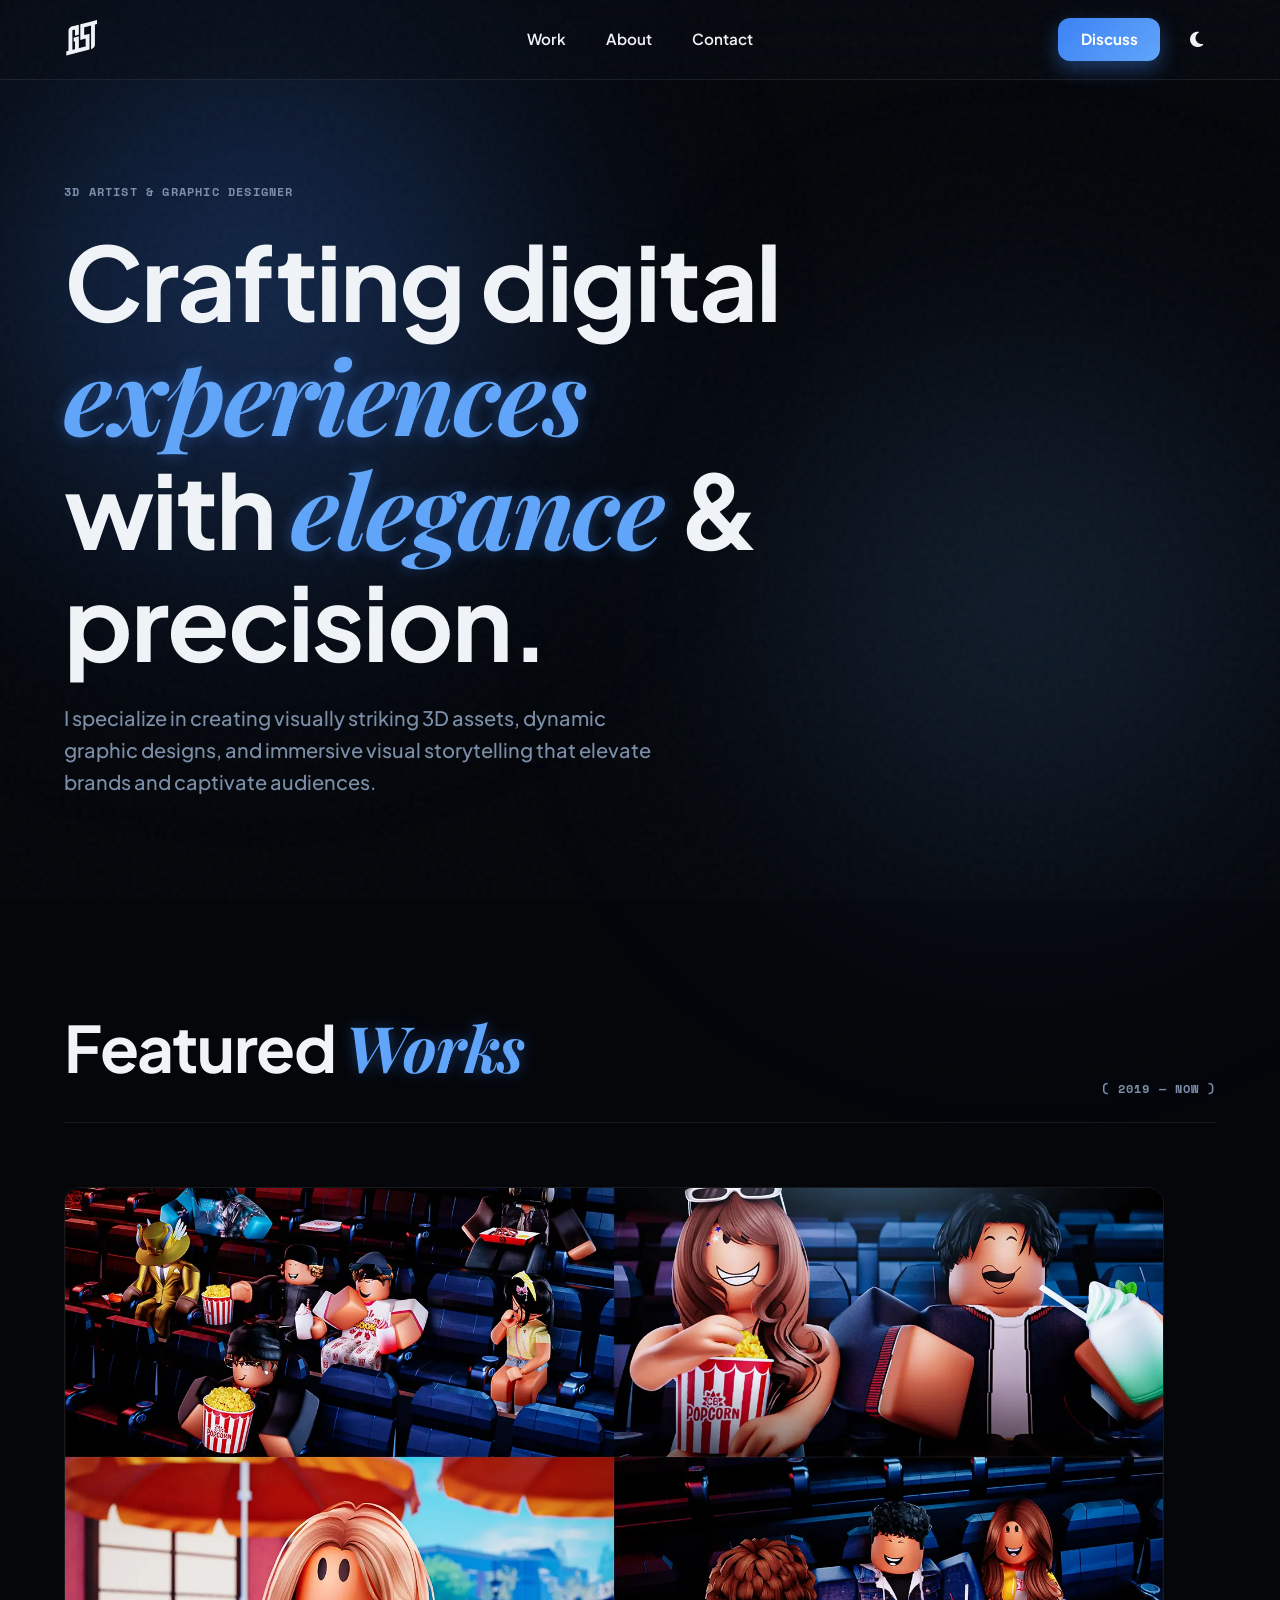
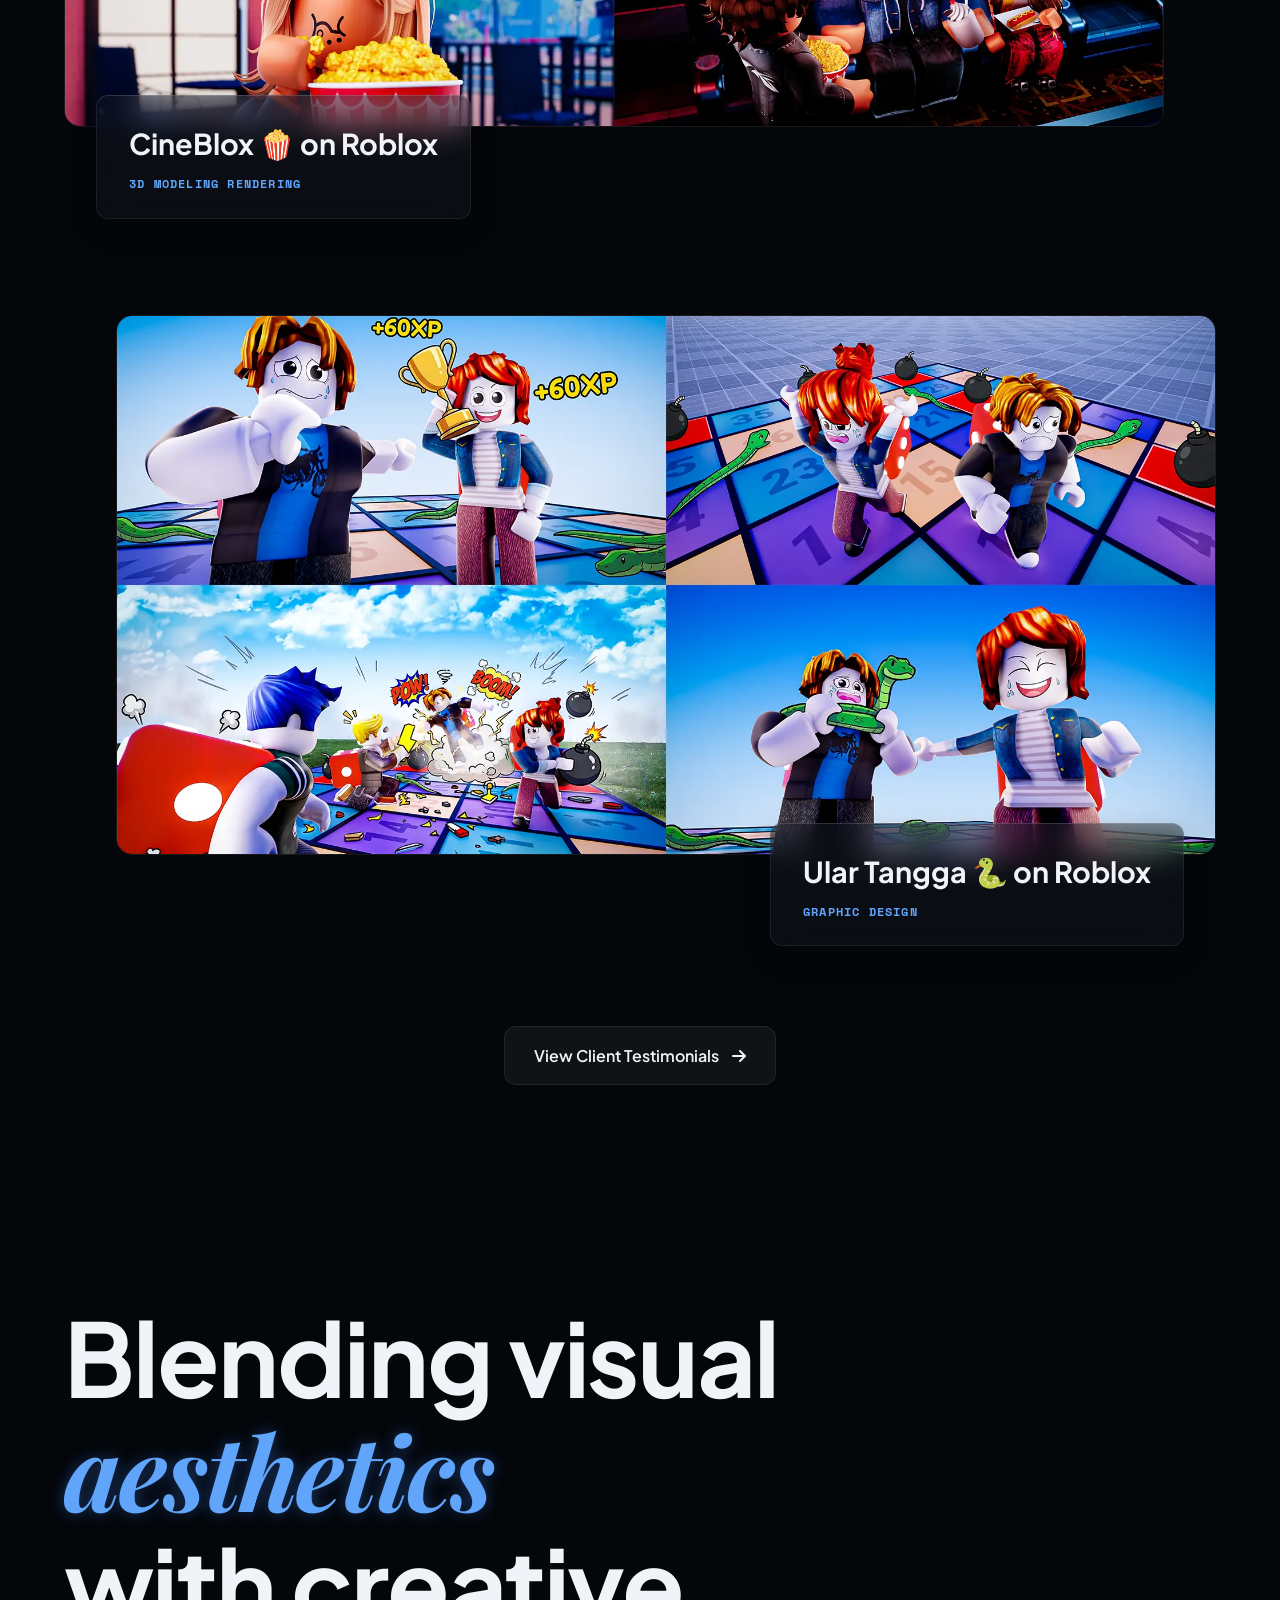
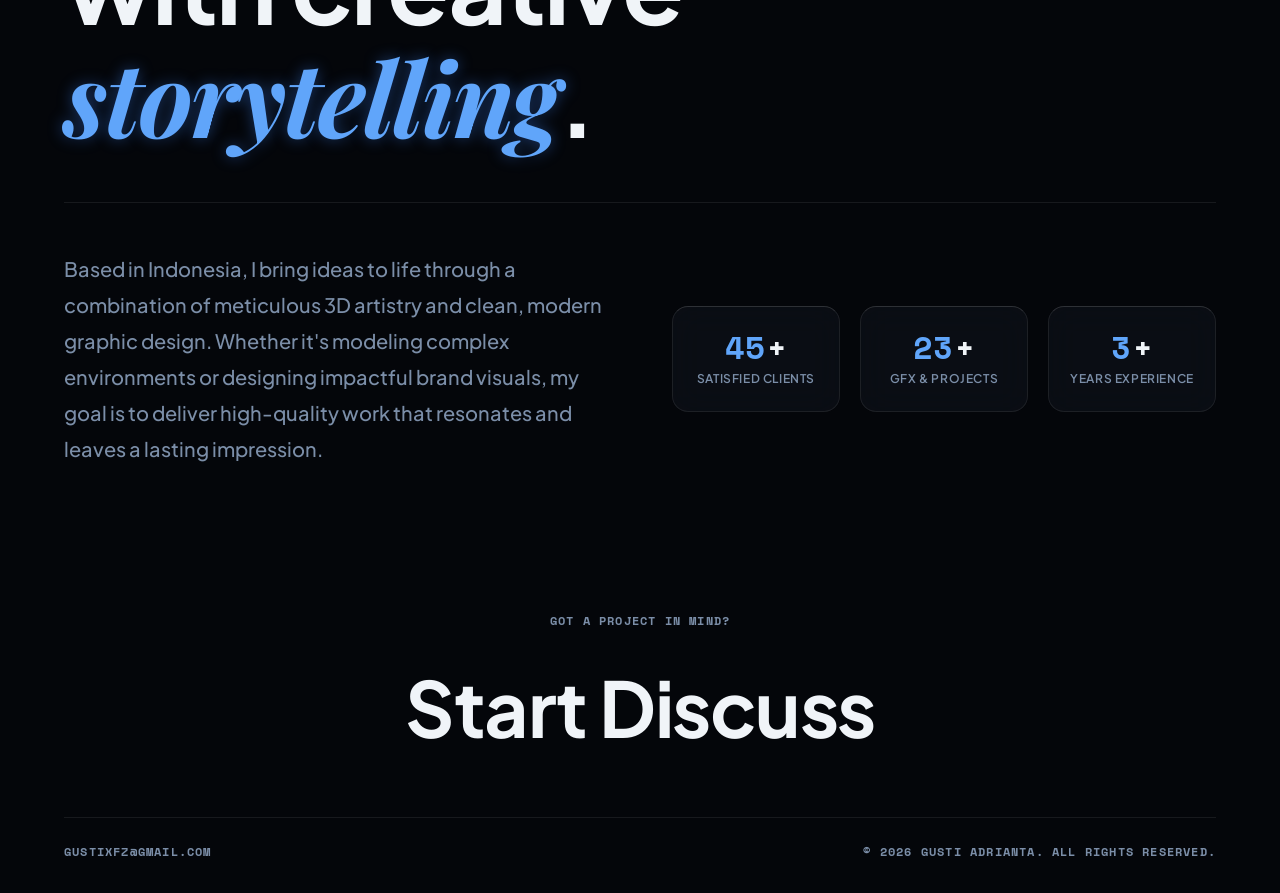
==== commit efe544db: "Add files via upload" ====
--- a/index.html
+++ b/index.html
@@ -103,6 +103,11 @@
                     </div>
                 </article>
             </div>
+            <div class="reveal" style="text-align: center; margin-top: 5rem;">
+                <a href="testimonials" class="secondary-btn">
+                    View Client Testimonials <i class="fa-solid fa-arrow-right"></i>
+                </a>
+            </div>
         </section>
 
         <section id="about" class="about-section">
--- a/styles.css
+++ b/styles.css
@@ -405,4 +405,191 @@
         font-size: 3rem !important;
         line-height: 1.2;
     }
+}
+
+/* =========================================
+   10. TESTIMONIALS & IMAGE MODAL
+========================================= */
+.testimonial-grid {
+    display: grid;
+    grid-template-columns: repeat(3, 1fr);
+    gap: 2rem;
+}
+
+@media (max-width: 1000px) { .testimonial-grid { grid-template-columns: repeat(2, 1fr); } }
+@media (max-width: 650px) { .testimonial-grid { grid-template-columns: 1fr; max-width: 450px; margin: 0 auto; } }
+
+.testi-card {
+    background: var(--glass-bg);
+    border: 1px solid var(--glass-border);
+    border-top: 1px solid var(--glass-highlight);
+    border-radius: 20px;
+    padding: 1.8rem;
+    display: flex;
+    flex-direction: column;
+    gap: 1.2rem;
+    backdrop-filter: blur(16px);
+    -webkit-backdrop-filter: blur(16px);
+    /* Sedikit dipercepat menjadi 0.3s agar lebih snappy */
+    transition: transform 0.3s cubic-bezier(0.16, 1, 0.3, 1), box-shadow 0.3s ease, border-color 0.3s ease;
+    will-change: transform; /* Memberi tahu browser untuk memprioritaskan animasi kotak ini */
+}
+
+.testi-card:hover {
+    transform: translateY(-8px);
+    box-shadow: 0 20px 40px rgba(0, 0, 0, 0.25);
+    border-color: var(--accent-blue-bright);
+    /* KUNCI PERBAIKAN: Memaksa delay menjadi 0 detik khusus saat di-hover */
+    transition-delay: 0s !important;
+}
+
+:root[data-theme="light"] .testi-card:hover { 
+    box-shadow: 0 20px 40px rgba(37, 99, 235, 0.15); 
+}
+
+.testi-header {
+    display: flex;
+    flex-direction: column;
+}
+
+.client-name { font-size: 1.2rem; font-weight: 700; color: var(--text-color); }
+.stars { color: #f59e0b; font-size: 0.9rem; margin-top: 0.2rem; display: flex; gap: 3px; }
+
+.testi-review {
+    color: var(--text-muted);
+    font-size: 0.95rem;
+    line-height: 1.6;
+    flex-grow: 1;
+    font-style: italic;
+}
+
+/* KOTAK GAMBAR REVIEW & HOVER EFFECT */
+.testi-preview {
+    width: 100%;
+    height: 180px;
+    background-size: cover;
+    background-position: center;
+    border-radius: 12px;
+    position: relative;
+    cursor: pointer;
+    overflow: hidden;
+    border: 1px solid var(--glass-border);
+    transition: border-color 0.3s ease;
+}
+
+/* Latar gelap saat di-hover */
+.testi-preview::before {
+    content: '';
+    position: absolute;
+    inset: 0;
+    background: rgba(4, 6, 10, 0.45);
+    backdrop-filter: blur(3px);
+    -webkit-backdrop-filter: blur(3px);
+    opacity: 0;
+    transition: opacity 0.3s ease;
+    z-index: 1;
+}
+
+/* Desain tombol "Pill" modern di tengah gambar */
+.preview-overlay {
+    position: absolute;
+    top: 50%;
+    left: 50%;
+    transform: translate(-50%, -30%); /* Posisi awal agak ke bawah */
+    background: rgba(255, 255, 255, 0.1);
+    border: 1px solid rgba(255, 255, 255, 0.25);
+    padding: 0.6rem 1.4rem;
+    border-radius: 30px;
+    display: flex;
+    align-items: center;
+    justify-content: center;
+    gap: 0.5rem;
+    color: #fff;
+    font-weight: 600;
+    font-size: 0.9rem;
+    opacity: 0;
+    z-index: 2;
+    box-shadow: 0 10px 20px rgba(0,0,0,0.3);
+    /* Animasi memantul halus */
+    transition: all 0.4s cubic-bezier(0.175, 0.885, 0.32, 1.275);
+}
+
+.preview-overlay i {
+    color: var(--accent-blue-bright);
+    font-size: 1.1rem;
+    transition: color 0.3s;
+}
+
+.testi-preview:hover { border-color: var(--accent-blue-bright); }
+.testi-preview:hover::before { opacity: 1; }
+
+.testi-preview:hover .preview-overlay { 
+    opacity: 1; 
+    transform: translate(-50%, -50%); /* Meluncur pas ke tengah */
+}
+
+.testi-preview:hover .preview-overlay:hover {
+    background: var(--accent-blue);
+    border-color: var(--accent-blue-bright);
+    box-shadow: 0 10px 25px var(--accent-glow);
+}
+.testi-preview:hover .preview-overlay:hover i {
+    color: #fff;
+}
+
+/* MODAL / POPUP GAMBAR */
+.testi-modal {
+    display: none; position: fixed; z-index: 99999; left: 0; top: 0; width: 100%; height: 100%;
+    background-color: rgba(4, 6, 10, 0.95); backdrop-filter: blur(10px); -webkit-backdrop-filter: blur(10px);
+    align-items: center; justify-content: center; flex-direction: column; opacity: 0; transition: opacity 0.3s ease;
+}
+.testi-modal.active { display: flex; opacity: 1; }
+
+.close-modal {
+    position: absolute; top: 30px; right: 40px; color: #fff; font-size: 2.5rem; 
+    cursor: pointer; transition: 0.3s; z-index: 99;
+}
+.close-modal:hover { color: var(--accent-blue-bright); transform: scale(1.1); }
+
+.modal-content-wrapper {
+    display: flex; align-items: center; justify-content: center;
+    width: 100%; max-width: 1200px; position: relative; /* Menghapus padding/gap agar tidak bocor */
+}
+
+.modal-img {
+    max-width: 90vw; max-height: 80vh; border-radius: 12px;
+    box-shadow: 0 10px 40px rgba(0,0,0,0.5); object-fit: contain;
+    z-index: 10;
+    /* Animasi pop-in untuk gambar */
+    animation: imgFadeIn 0.3s ease-out;
+}
+
+@keyframes imgFadeIn {
+    0% { opacity: 0.3; transform: scale(0.96); }
+    100% { opacity: 1; transform: scale(1); }
+}
+
+/* PERBAIKAN RESPONSIVE TOMBOL PANAH (Absolute Positioning) */
+.modal-nav-btn {
+    position: absolute; top: 50%;
+    background: rgba(255,255,255,0.1); border: 1px solid rgba(255,255,255,0.2);
+    color: #fff; border-radius: 50%; width: 55px; height: 55px;
+    font-size: 1.2rem; cursor: pointer; transition: 0.3s;
+    display: flex; align-items: center; justify-content: center;
+    z-index: 20; backdrop-filter: blur(4px); -webkit-backdrop-filter: blur(4px);
+}
+
+#prevImg { left: 3vw; transform: translateY(-50%); }
+#nextImg { right: 3vw; transform: translateY(-50%); }
+
+.modal-nav-btn:hover { background: var(--accent-blue); box-shadow: 0 0 15px var(--accent-glow); transform: translateY(-50%) scale(1.1); border-color: var(--accent-blue-bright); }
+
+#modalCaption { color: var(--text-muted); margin-top: 1.5rem; font-size: 1rem; z-index: 10; font-weight: 700; letter-spacing: 0.1em; }
+
+@media (max-width: 768px) {
+    .modal-img { max-width: 100vw; max-height: 75vh; border-radius: 0; }
+    .modal-nav-btn { width: 45px; height: 45px; font-size: 1rem; }
+    #prevImg { left: 15px; }
+    #nextImg { right: 15px; }
+    .close-modal { top: 20px; right: 25px; font-size: 2rem; }
 }
